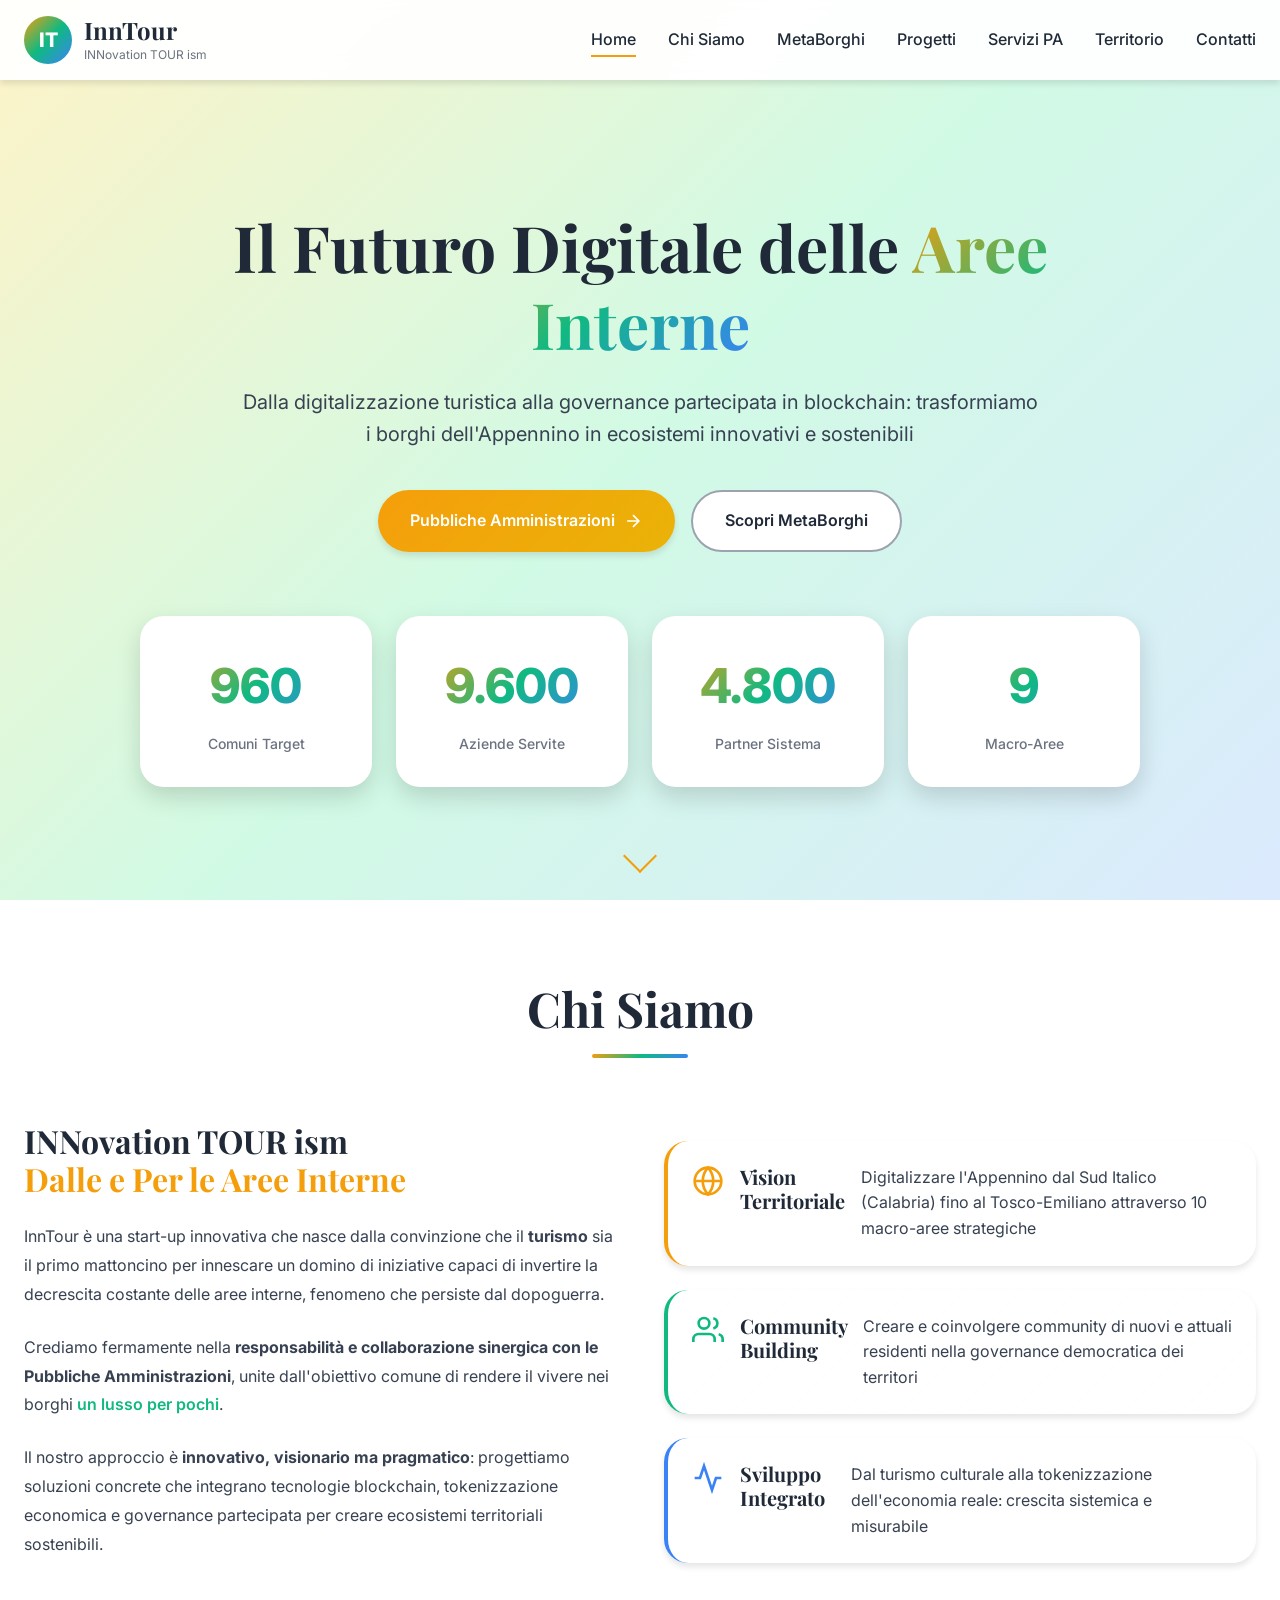
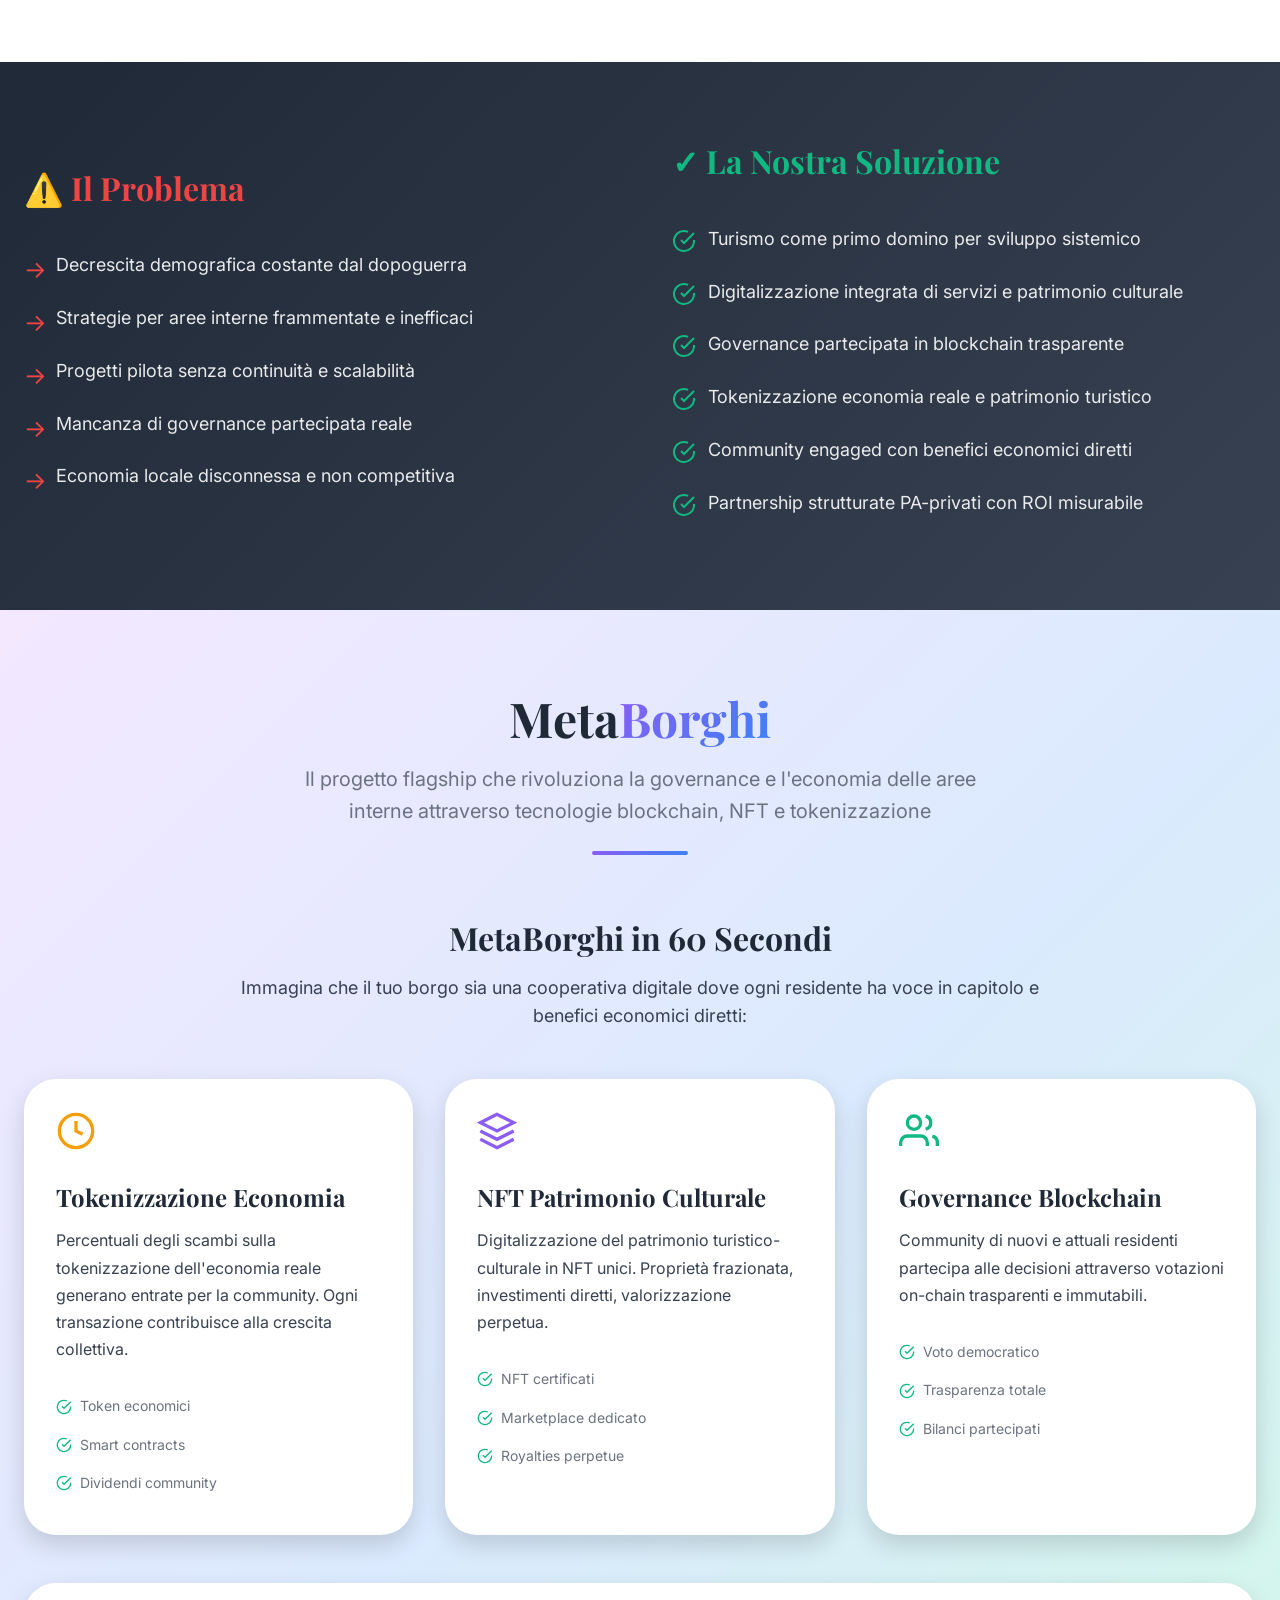
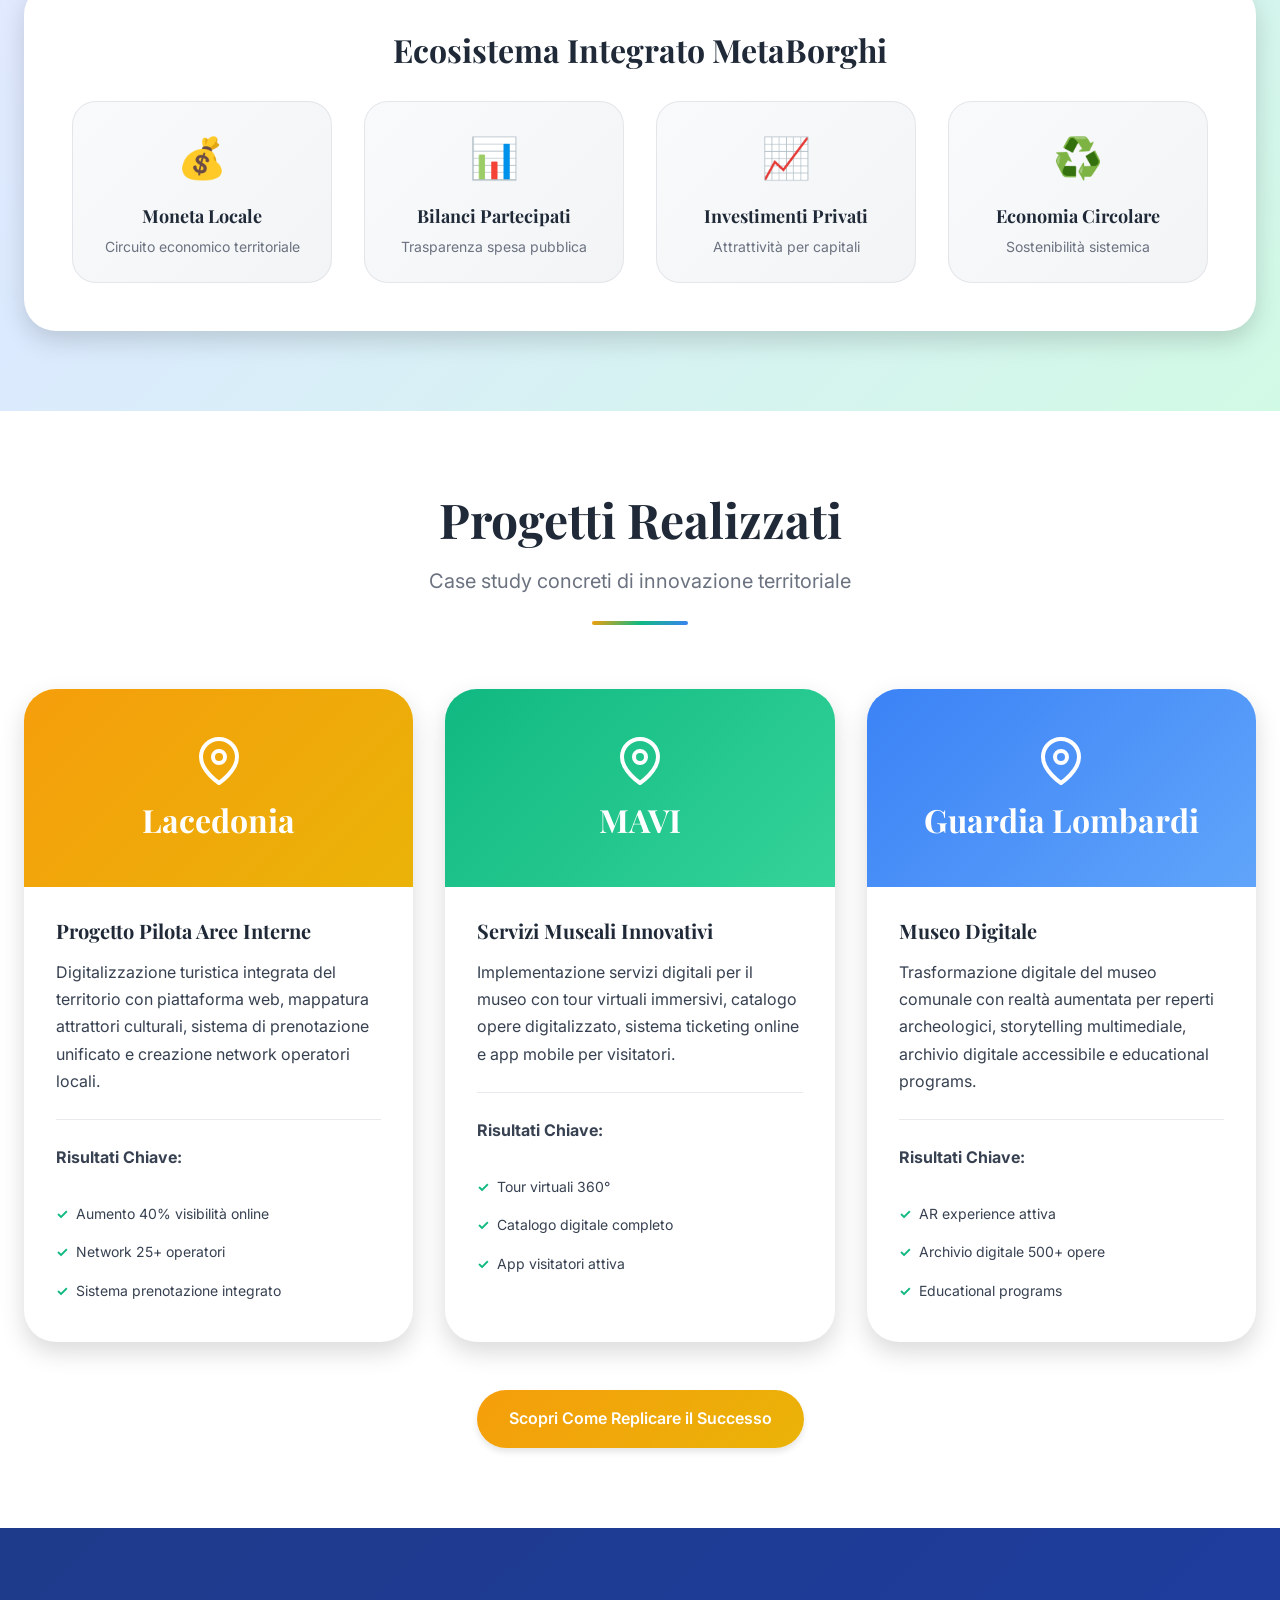
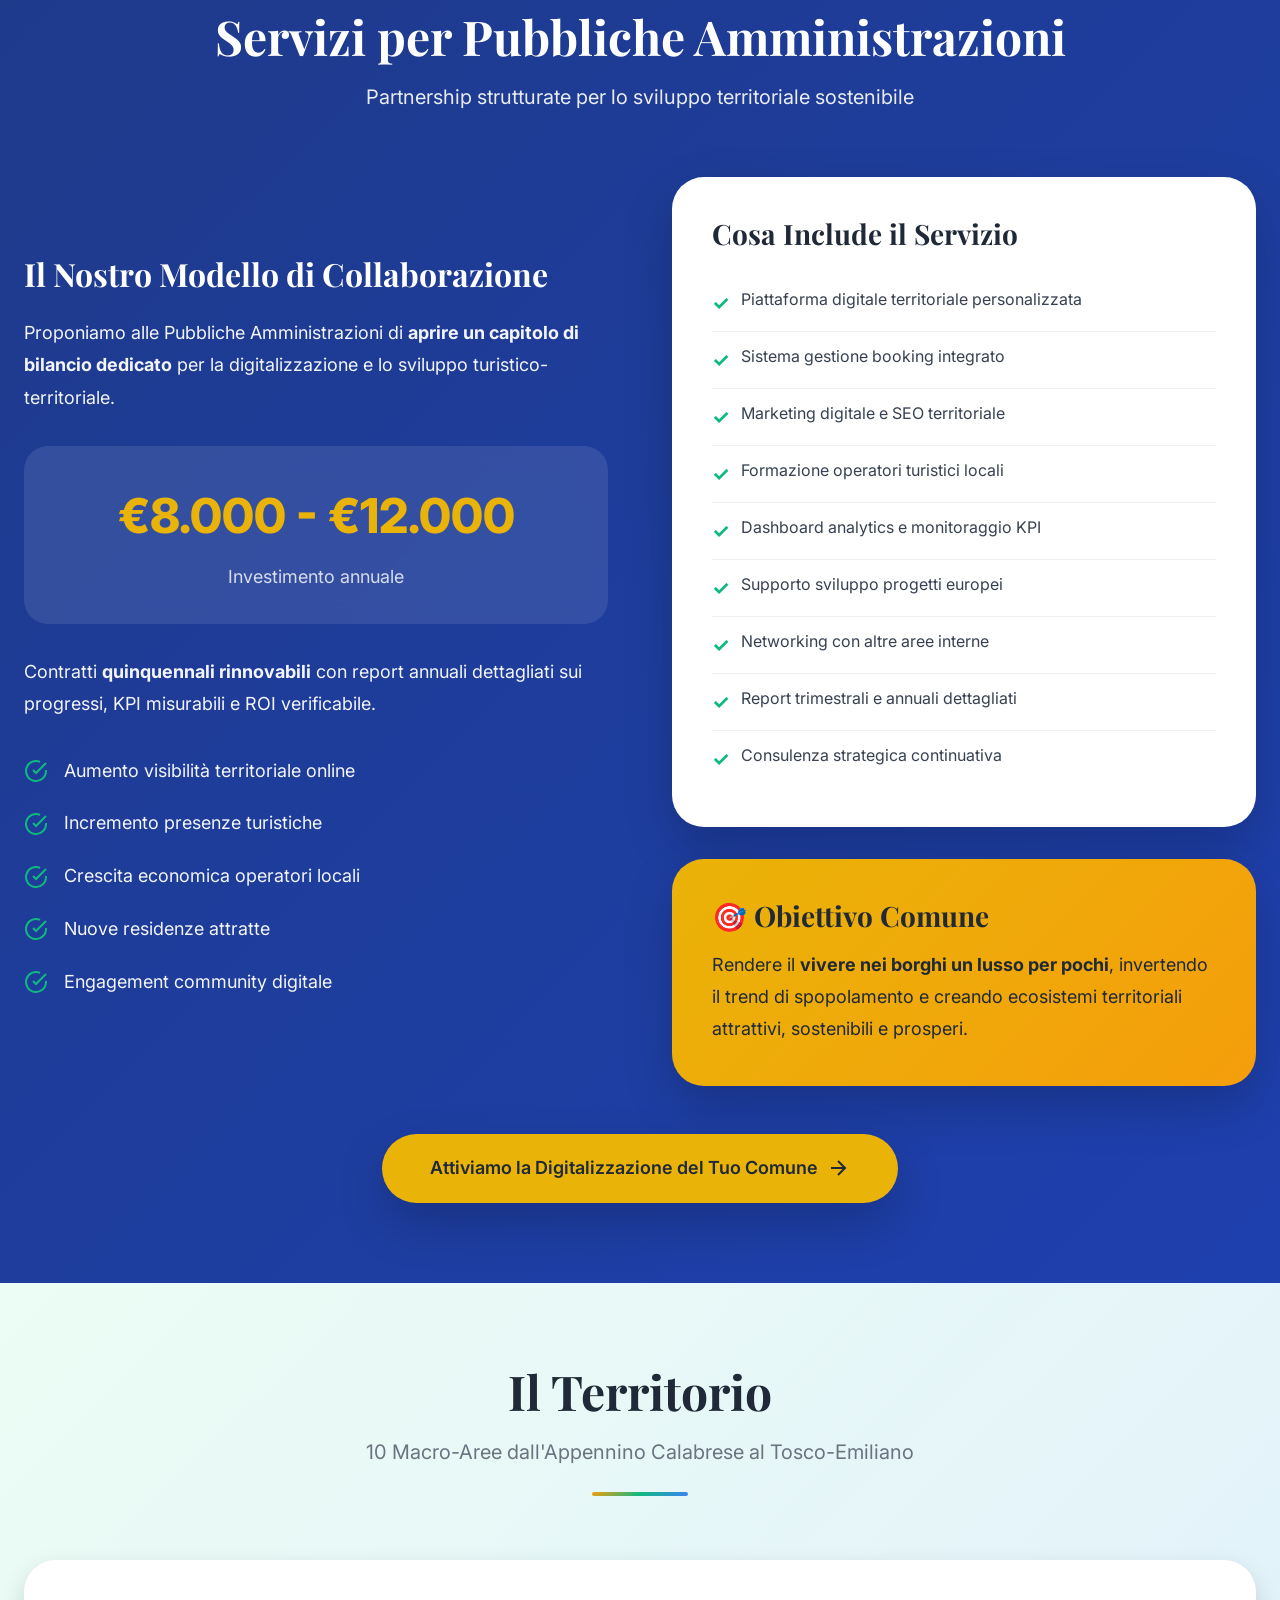
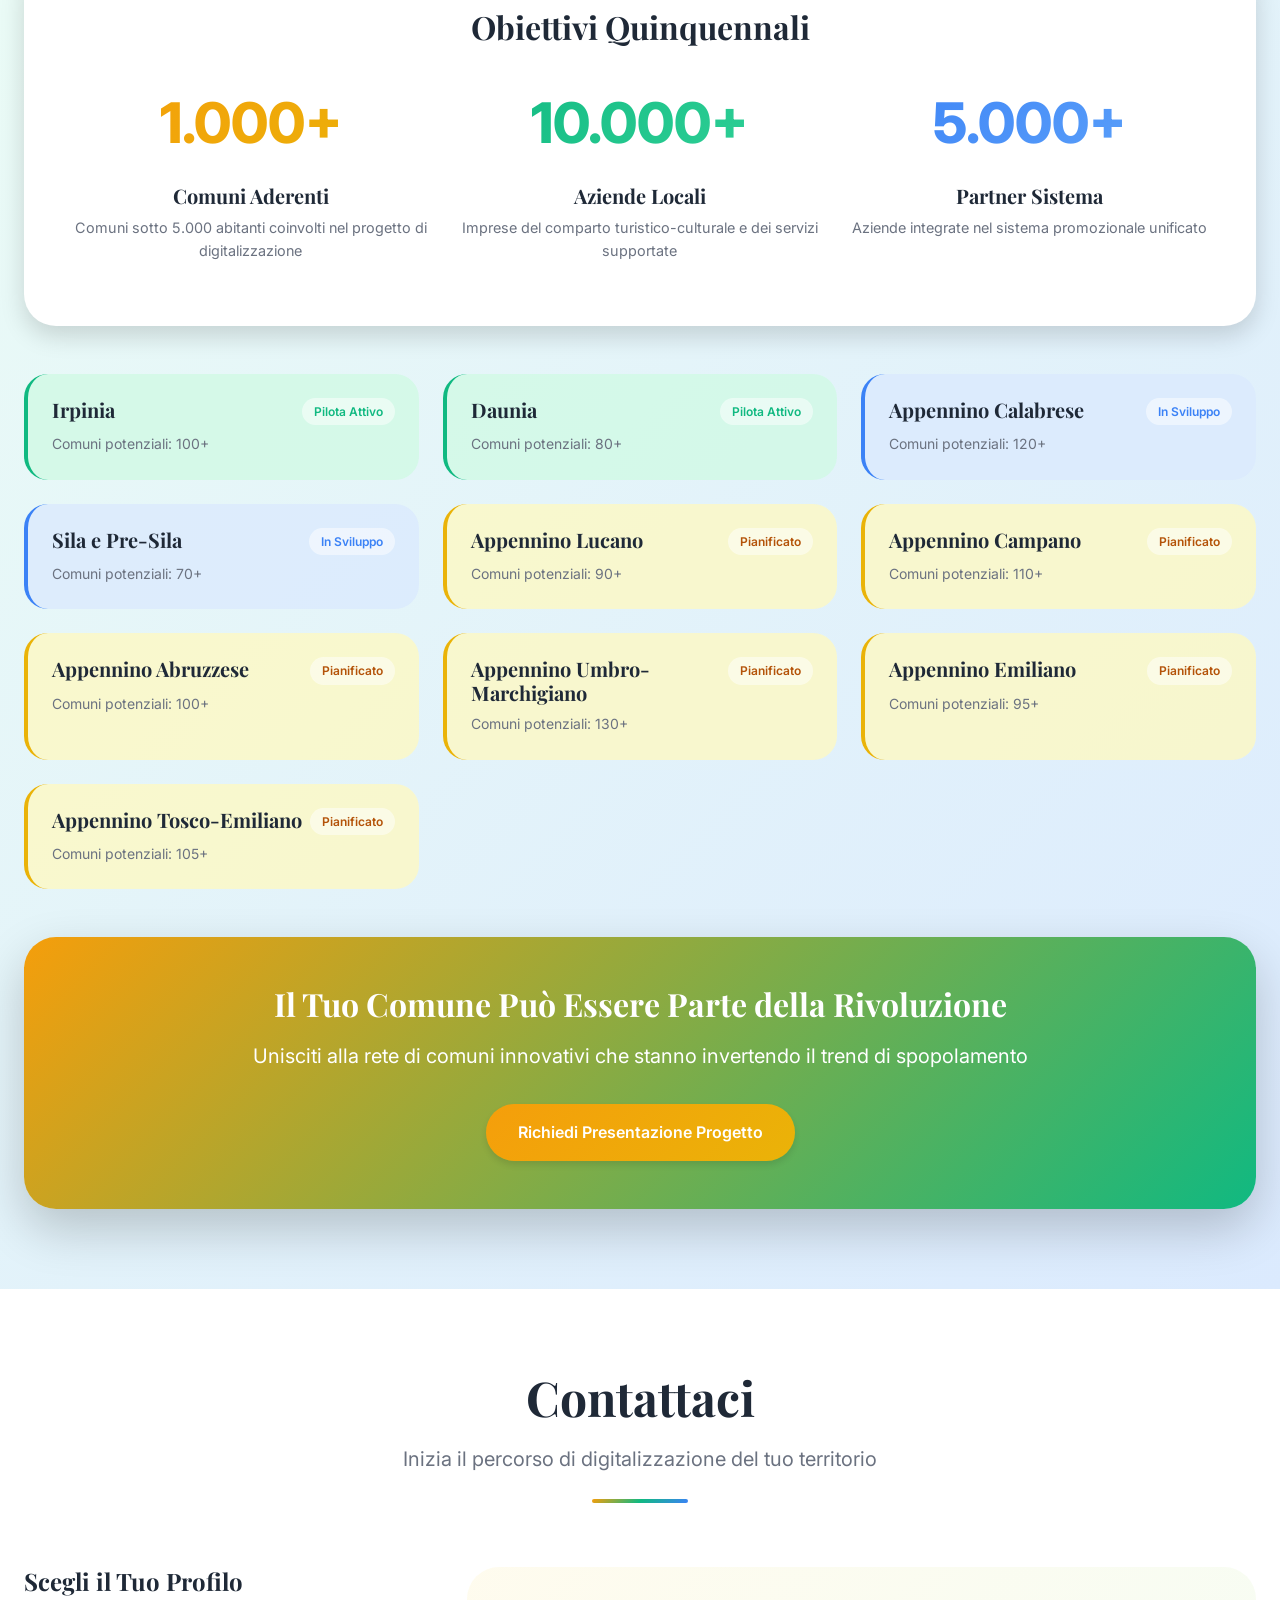
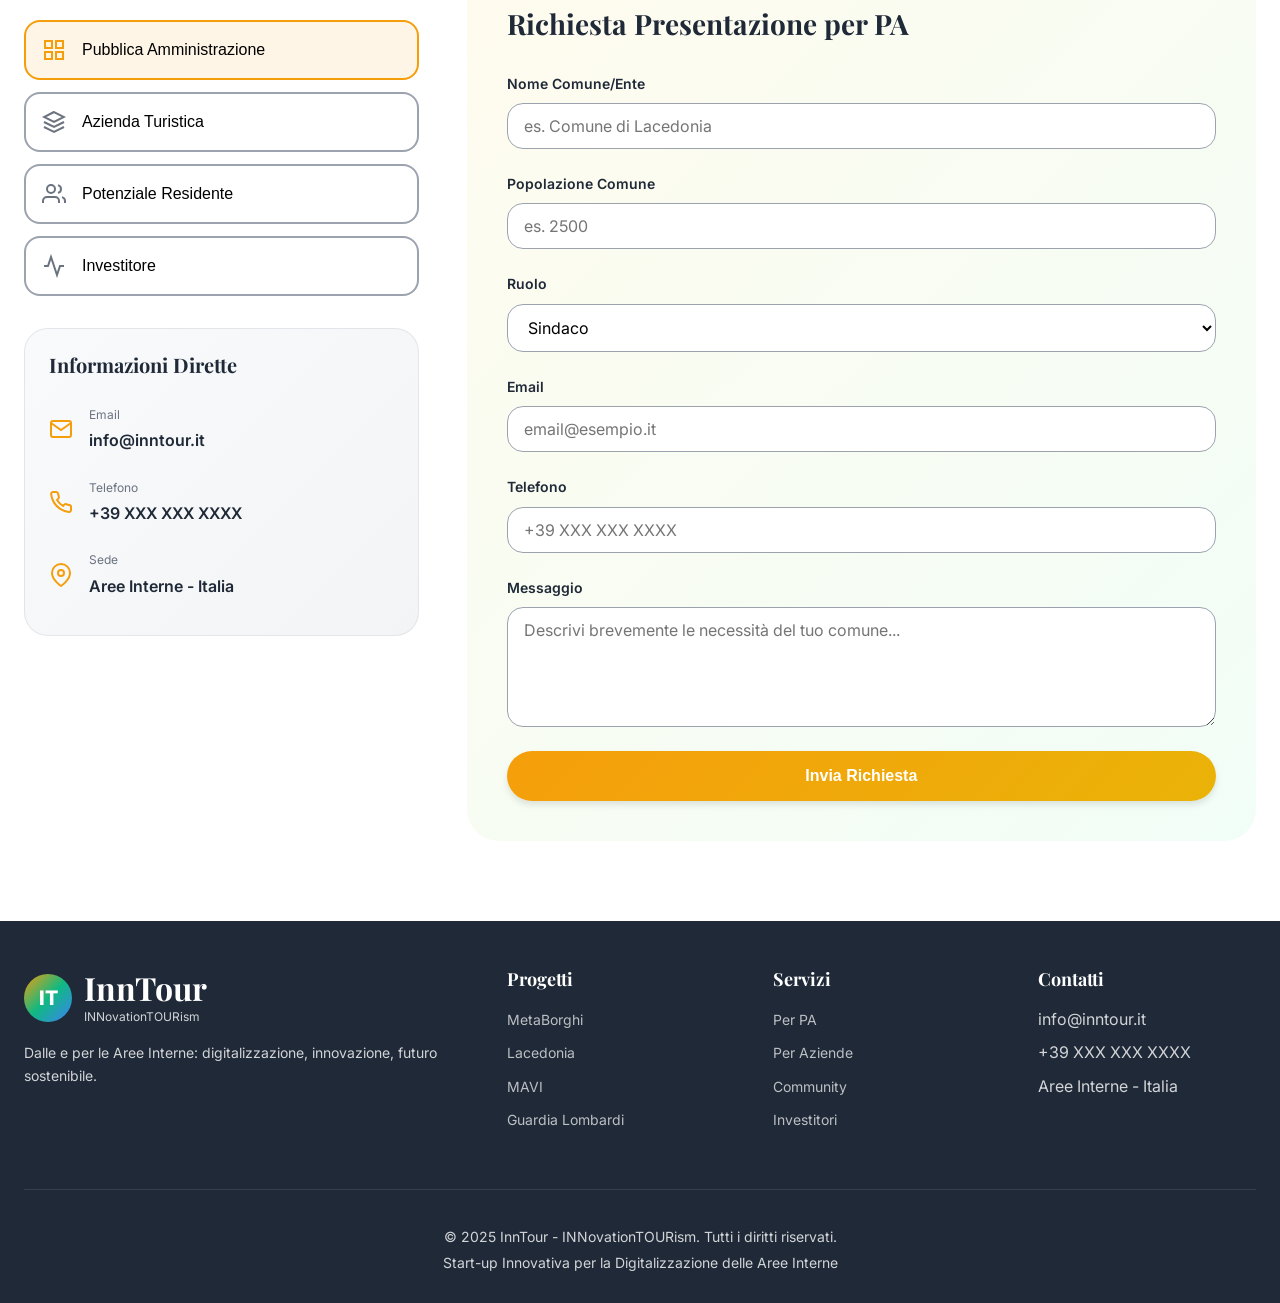
==== index.html @ 668194c0 "feat: Complete InnTour website implementation - Add complete HTML structure with 10 sections:   * He" ====
<!DOCTYPE html>
<html lang="it">
<head>
    <meta charset="UTF-8">
    <meta name="viewport" content="width=device-width, initial-scale=1.0">
    <meta name="description" content="InnTour - INNovationTOURism: Digitalizzazione delle Aree Interne dall'Appennino. Blockchain, tokenizzazione, governance partecipata per i borghi italiani.">
    <meta name="keywords" content="aree interne, borghi, digitalizzazione, turismo, blockchain, MetaBorghi, tokenizzazione">
    <meta name="author" content="InnTour">

    <!-- Open Graph -->
    <meta property="og:title" content="InnTour - Il Futuro Digitale delle Aree Interne">
    <meta property="og:description" content="Dalla digitalizzazione turistica alla governance partecipata in blockchain: trasformiamo i borghi dell'Appennino">
    <meta property="og:type" content="website">
    <meta property="og:url" content="https://inntour.it">

    <title>InnTour - INNovationTOURism | Il Futuro Digitale delle Aree Interne</title>

    <link rel="stylesheet" href="assets/css/style.css">

    <!-- Google Fonts -->
    <link rel="preconnect" href="https://fonts.googleapis.com">
    <link rel="preconnect" href="https://fonts.gstatic.com" crossorigin>
    <link href="https://fonts.googleapis.com/css2?family=Inter:wght@300;400;500;600;700;800&family=Playfair+Display:wght@700;800;900&display=swap" rel="stylesheet">
</head>
<body>

    <!-- Navigation -->
    <nav class="nav" id="nav">
        <div class="container nav-container">
            <div class="nav-brand">
                <div class="nav-logo">
                    <span>IT</span>
                </div>
                <div class="nav-brand-text">
                    <h1 class="nav-title">InnTour</h1>
                    <p class="nav-subtitle">INNovation TOUR ism</p>
                </div>
            </div>

            <ul class="nav-menu" id="nav-menu">
                <li><a href="#home" class="nav-link">Home</a></li>
                <li><a href="#chisiamo" class="nav-link">Chi Siamo</a></li>
                <li><a href="#metaborghi" class="nav-link">MetaBorghi</a></li>
                <li><a href="#progetti" class="nav-link">Progetti</a></li>
                <li><a href="#servizi-pa" class="nav-link">Servizi PA</a></li>
                <li><a href="#territorio" class="nav-link">Territorio</a></li>
                <li><a href="#contatti" class="nav-link">Contatti</a></li>
            </ul>

            <button class="nav-toggle" id="nav-toggle">
                <span></span>
                <span></span>
                <span></span>
            </button>
        </div>
    </nav>

    <!-- Hero Section -->
    <section id="home" class="hero">
        <div class="container">
            <div class="hero-content">
                <h1 class="hero-title">
                    Il Futuro Digitale delle
                    <span class="gradient-text">Aree Interne</span>
                </h1>
                <p class="hero-subtitle">
                    Dalla digitalizzazione turistica alla governance partecipata in blockchain:
                    trasformiamo i borghi dell'Appennino in ecosistemi innovativi e sostenibili
                </p>
                <div class="hero-cta">
                    <a href="#servizi-pa" class="btn btn-primary">
                        Pubbliche Amministrazioni
                        <svg width="20" height="20" viewBox="0 0 24 24" fill="none" stroke="currentColor" stroke-width="2">
                            <path d="M5 12h14M12 5l7 7-7 7"/>
                        </svg>
                    </a>
                    <a href="#metaborghi" class="btn btn-secondary">Scopri MetaBorghi</a>
                </div>

                <!-- Stats Counter -->
                <div class="hero-stats">
                    <div class="stat-card">
                        <div class="stat-number" data-target="1000">0</div>
                        <div class="stat-label">Comuni Target</div>
                    </div>
                    <div class="stat-card">
                        <div class="stat-number" data-target="10000">0</div>
                        <div class="stat-label">Aziende Servite</div>
                    </div>
                    <div class="stat-card">
                        <div class="stat-number" data-target="5000">0</div>
                        <div class="stat-label">Partner Sistema</div>
                    </div>
                    <div class="stat-card">
                        <div class="stat-number" data-target="10">0</div>
                        <div class="stat-label">Macro-Aree</div>
                    </div>
                </div>
            </div>
        </div>

        <div class="scroll-indicator">
            <span></span>
        </div>
    </section>

    <!-- Chi Siamo -->
    <section id="chisiamo" class="section">
        <div class="container">
            <div class="section-header">
                <h2 class="section-title">Chi Siamo</h2>
                <div class="section-underline"></div>
            </div>

            <div class="two-col-grid">
                <div class="col-content">
                    <h3 class="content-title">
                        INNovation TOUR ism<br>
                        <span class="text-primary">Dalle e Per le Aree Interne</span>
                    </h3>
                    <p class="content-text">
                        InnTour è una start-up innovativa che nasce dalla convinzione che il <strong>turismo</strong> sia
                        il primo mattoncino per innescare un domino di iniziative capaci di invertire la decrescita
                        costante delle aree interne, fenomeno che persiste dal dopoguerra.
                    </p>
                    <p class="content-text">
                        Crediamo fermamente nella <strong>responsabilità e collaborazione sinergica con le Pubbliche
                        Amministrazioni</strong>, unite dall'obiettivo comune di rendere il vivere nei borghi
                        <span class="text-highlight">un lusso per pochi</span>.
                    </p>
                    <p class="content-text">
                        Il nostro approccio è <strong>innovativo, visionario ma pragmatico</strong>: progettiamo
                        soluzioni concrete che integrano tecnologie blockchain, tokenizzazione economica e
                        governance partecipata per creare ecosistemi territoriali sostenibili.
                    </p>
                </div>

                <div class="feature-cards">
                    <div class="feature-card feature-card-orange">
                        <div class="feature-icon">
                            <svg width="32" height="32" viewBox="0 0 24 24" fill="none" stroke="currentColor" stroke-width="2">
                                <circle cx="12" cy="12" r="10"/>
                                <path d="M2 12h20M12 2a15.3 15.3 0 0 1 4 10 15.3 15.3 0 0 1-4 10 15.3 15.3 0 0 1-4-10 15.3 15.3 0 0 1 4-10z"/>
                            </svg>
                        </div>
                        <h4 class="feature-title">Vision Territoriale</h4>
                        <p class="feature-desc">Digitalizzare l'Appennino dal Sud Italico (Calabria) fino al Tosco-Emiliano attraverso 10 macro-aree strategiche</p>
                    </div>

                    <div class="feature-card feature-card-green">
                        <div class="feature-icon">
                            <svg width="32" height="32" viewBox="0 0 24 24" fill="none" stroke="currentColor" stroke-width="2">
                                <path d="M17 21v-2a4 4 0 0 0-4-4H5a4 4 0 0 0-4 4v2"/>
                                <circle cx="9" cy="7" r="4"/>
                                <path d="M23 21v-2a4 4 0 0 0-3-3.87M16 3.13a4 4 0 0 1 0 7.75"/>
                            </svg>
                        </div>
                        <h4 class="feature-title">Community Building</h4>
                        <p class="feature-desc">Creare e coinvolgere community di nuovi e attuali residenti nella governance democratica dei territori</p>
                    </div>

                    <div class="feature-card feature-card-blue">
                        <div class="feature-icon">
                            <svg width="32" height="32" viewBox="0 0 24 24" fill="none" stroke="currentColor" stroke-width="2">
                                <path d="M22 12h-4l-3 9L9 3l-3 9H2"/>
                            </svg>
                        </div>
                        <h4 class="feature-title">Sviluppo Integrato</h4>
                        <p class="feature-desc">Dal turismo culturale alla tokenizzazione dell'economia reale: crescita sistemica e misurabile</p>
                    </div>
                </div>
            </div>
        </div>
    </section>

    <!-- Problema & Soluzione -->
    <section class="section section-dark">
        <div class="container">
            <div class="two-col-grid gap-large">
                <div class="problema">
                    <h3 class="problema-title">⚠️ Il Problema</h3>
                    <ul class="problema-list">
                        <li>Decrescita demografica costante dal dopoguerra</li>
                        <li>Strategie per aree interne frammentate e inefficaci</li>
                        <li>Progetti pilota senza continuità e scalabilità</li>
                        <li>Mancanza di governance partecipata reale</li>
                        <li>Economia locale disconnessa e non competitiva</li>
                    </ul>
                </div>

                <div class="soluzione">
                    <h3 class="soluzione-title">✓ La Nostra Soluzione</h3>
                    <ul class="soluzione-list">
                        <li>
                            <svg class="check-icon" width="24" height="24" viewBox="0 0 24 24" fill="none" stroke="currentColor" stroke-width="2">
                                <path d="M22 11.08V12a10 10 0 1 1-5.93-9.14"/>
                                <path d="m9 11 3 3L22 4"/>
                            </svg>
                            <span>Turismo come primo domino per sviluppo sistemico</span>
                        </li>
                        <li>
                            <svg class="check-icon" width="24" height="24" viewBox="0 0 24 24" fill="none" stroke="currentColor" stroke-width="2">
                                <path d="M22 11.08V12a10 10 0 1 1-5.93-9.14"/>
                                <path d="m9 11 3 3L22 4"/>
                            </svg>
                            <span>Digitalizzazione integrata di servizi e patrimonio culturale</span>
                        </li>
                        <li>
                            <svg class="check-icon" width="24" height="24" viewBox="0 0 24 24" fill="none" stroke="currentColor" stroke-width="2">
                                <path d="M22 11.08V12a10 10 0 1 1-5.93-9.14"/>
                                <path d="m9 11 3 3L22 4"/>
                            </svg>
                            <span>Governance partecipata in blockchain trasparente</span>
                        </li>
                        <li>
                            <svg class="check-icon" width="24" height="24" viewBox="0 0 24 24" fill="none" stroke="currentColor" stroke-width="2">
                                <path d="M22 11.08V12a10 10 0 1 1-5.93-9.14"/>
                                <path d="m9 11 3 3L22 4"/>
                            </svg>
                            <span>Tokenizzazione economia reale e patrimonio turistico</span>
                        </li>
                        <li>
                            <svg class="check-icon" width="24" height="24" viewBox="0 0 24 24" fill="none" stroke="currentColor" stroke-width="2">
                                <path d="M22 11.08V12a10 10 0 1 1-5.93-9.14"/>
                                <path d="m9 11 3 3L22 4"/>
                            </svg>
                            <span>Community engaged con benefici economici diretti</span>
                        </li>
                        <li>
                            <svg class="check-icon" width="24" height="24" viewBox="0 0 24 24" fill="none" stroke="currentColor" stroke-width="2">
                                <path d="M22 11.08V12a10 10 0 1 1-5.93-9.14"/>
                                <path d="m9 11 3 3L22 4"/>
                            </svg>
                            <span>Partnership strutturate PA-privati con ROI misurabile</span>
                        </li>
                    </ul>
                </div>
            </div>
        </div>
    </section>

    <!-- MetaBorghi -->
    <section id="metaborghi" class="section section-metaborghi">
        <div class="container">
            <div class="section-header">
                <h2 class="section-title">
                    Meta<span class="gradient-text-purple">Borghi</span>
                </h2>
                <p class="section-description">
                    Il progetto flagship che rivoluziona la governance e l'economia delle aree interne
                    attraverso tecnologie blockchain, NFT e tokenizzazione
                </p>
                <div class="section-underline section-underline-purple"></div>
            </div>

            <!-- MetaBorghi in 60 secondi -->
            <div class="metaborghi-intro">
                <h3 class="metaborghi-subtitle">MetaBorghi in 60 Secondi</h3>
                <p class="metaborghi-text">
                    Immagina che il tuo borgo sia una cooperativa digitale dove ogni residente ha voce
                    in capitolo e benefici economici diretti:
                </p>
            </div>

            <div class="three-col-grid">
                <div class="meta-card meta-card-orange">
                    <div class="meta-icon">
                        <svg width="40" height="40" viewBox="0 0 24 24" fill="none" stroke="currentColor" stroke-width="2">
                            <circle cx="12" cy="12" r="10"/>
                            <path d="M12 6v6l4 2"/>
                        </svg>
                    </div>
                    <h4 class="meta-title">Tokenizzazione Economia</h4>
                    <p class="meta-desc">
                        Percentuali degli scambi sulla tokenizzazione dell'economia reale generano entrate
                        per la community. Ogni transazione contribuisce alla crescita collettiva.
                    </p>
                    <ul class="meta-features">
                        <li>
                            <svg width="16" height="16" viewBox="0 0 24 24" fill="none" stroke="currentColor" stroke-width="2">
                                <path d="M22 11.08V12a10 10 0 1 1-5.93-9.14"/>
                                <path d="m9 11 3 3L22 4"/>
                            </svg>
                            Token economici
                        </li>
                        <li>
                            <svg width="16" height="16" viewBox="0 0 24 24" fill="none" stroke="currentColor" stroke-width="2">
                                <path d="M22 11.08V12a10 10 0 1 1-5.93-9.14"/>
                                <path d="m9 11 3 3L22 4"/>
                            </svg>
                            Smart contracts
                        </li>
                        <li>
                            <svg width="16" height="16" viewBox="0 0 24 24" fill="none" stroke="currentColor" stroke-width="2">
                                <path d="M22 11.08V12a10 10 0 1 1-5.93-9.14"/>
                                <path d="m9 11 3 3L22 4"/>
                            </svg>
                            Dividendi community
                        </li>
                    </ul>
                </div>

                <div class="meta-card meta-card-purple">
                    <div class="meta-icon">
                        <svg width="40" height="40" viewBox="0 0 24 24" fill="none" stroke="currentColor" stroke-width="2">
                            <path d="M12 2L2 7l10 5 10-5-10-5z"/>
                            <path d="M2 17l10 5 10-5"/>
                            <path d="M2 12l10 5 10-5"/>
                        </svg>
                    </div>
                    <h4 class="meta-title">NFT Patrimonio Culturale</h4>
                    <p class="meta-desc">
                        Digitalizzazione del patrimonio turistico-culturale in NFT unici. Proprietà frazionata,
                        investimenti diretti, valorizzazione perpetua.
                    </p>
                    <ul class="meta-features">
                        <li>
                            <svg width="16" height="16" viewBox="0 0 24 24" fill="none" stroke="currentColor" stroke-width="2">
                                <path d="M22 11.08V12a10 10 0 1 1-5.93-9.14"/>
                                <path d="m9 11 3 3L22 4"/>
                            </svg>
                            NFT certificati
                        </li>
                        <li>
                            <svg width="16" height="16" viewBox="0 0 24 24" fill="none" stroke="currentColor" stroke-width="2">
                                <path d="M22 11.08V12a10 10 0 1 1-5.93-9.14"/>
                                <path d="m9 11 3 3L22 4"/>
                            </svg>
                            Marketplace dedicato
                        </li>
                        <li>
                            <svg width="16" height="16" viewBox="0 0 24 24" fill="none" stroke="currentColor" stroke-width="2">
                                <path d="M22 11.08V12a10 10 0 1 1-5.93-9.14"/>
                                <path d="m9 11 3 3L22 4"/>
                            </svg>
                            Royalties perpetue
                        </li>
                    </ul>
                </div>

                <div class="meta-card meta-card-green">
                    <div class="meta-icon">
                        <svg width="40" height="40" viewBox="0 0 24 24" fill="none" stroke="currentColor" stroke-width="2">
                            <path d="M17 21v-2a4 4 0 0 0-4-4H5a4 4 0 0 0-4 4v2"/>
                            <circle cx="9" cy="7" r="4"/>
                            <path d="M23 21v-2a4 4 0 0 0-3-3.87M16 3.13a4 4 0 0 1 0 7.75"/>
                        </svg>
                    </div>
                    <h4 class="meta-title">Governance Blockchain</h4>
                    <p class="meta-desc">
                        Community di nuovi e attuali residenti partecipa alle decisioni attraverso
                        votazioni on-chain trasparenti e immutabili.
                    </p>
                    <ul class="meta-features">
                        <li>
                            <svg width="16" height="16" viewBox="0 0 24 24" fill="none" stroke="currentColor" stroke-width="2">
                                <path d="M22 11.08V12a10 10 0 1 1-5.93-9.14"/>
                                <path d="m9 11 3 3L22 4"/>
                            </svg>
                            Voto democratico
                        </li>
                        <li>
                            <svg width="16" height="16" viewBox="0 0 24 24" fill="none" stroke="currentColor" stroke-width="2">
                                <path d="M22 11.08V12a10 10 0 1 1-5.93-9.14"/>
                                <path d="m9 11 3 3L22 4"/>
                            </svg>
                            Trasparenza totale
                        </li>
                        <li>
                            <svg width="16" height="16" viewBox="0 0 24 24" fill="none" stroke="currentColor" stroke-width="2">
                                <path d="M22 11.08V12a10 10 0 1 1-5.93-9.14"/>
                                <path d="m9 11 3 3L22 4"/>
                            </svg>
                            Bilanci partecipati
                        </li>
                    </ul>
                </div>
            </div>

            <!-- Ecosistema Integrato -->
            <div class="metaborghi-ecosystem">
                <h3 class="ecosystem-title">Ecosistema Integrato MetaBorghi</h3>
                <div class="ecosystem-grid">
                    <div class="ecosystem-item">
                        <div class="ecosystem-emoji">💰</div>
                        <h5>Moneta Locale</h5>
                        <p>Circuito economico territoriale</p>
                    </div>
                    <div class="ecosystem-item">
                        <div class="ecosystem-emoji">📊</div>
                        <h5>Bilanci Partecipati</h5>
                        <p>Trasparenza spesa pubblica</p>
                    </div>
                    <div class="ecosystem-item">
                        <div class="ecosystem-emoji">📈</div>
                        <h5>Investimenti Privati</h5>
                        <p>Attrattività per capitali</p>
                    </div>
                    <div class="ecosystem-item">
                        <div class="ecosystem-emoji">♻️</div>
                        <h5>Economia Circolare</h5>
                        <p>Sostenibilità sistemica</p>
                    </div>
                </div>
            </div>
        </div>
    </section>

    <!-- Progetti -->
    <section id="progetti" class="section">
        <div class="container">
            <div class="section-header">
                <h2 class="section-title">Progetti Realizzati</h2>
                <p class="section-description">Case study concreti di innovazione territoriale</p>
                <div class="section-underline"></div>
            </div>

            <div class="three-col-grid">
                <div class="project-card project-orange">
                    <div class="project-header">
                        <svg width="48" height="48" viewBox="0 0 24 24" fill="none" stroke="currentColor" stroke-width="2">
                            <path d="M21 10c0 7-9 13-9 13s-9-6-9-13a9 9 0 0 1 18 0z"/>
                            <circle cx="12" cy="10" r="3"/>
                        </svg>
                        <h3>Lacedonia</h3>
                    </div>
                    <div class="project-body">
                        <h4>Progetto Pilota Aree Interne</h4>
                        <p>
                            Digitalizzazione turistica integrata del territorio con piattaforma web,
                            mappatura attrattori culturali, sistema di prenotazione unificato e creazione
                            network operatori locali.
                        </p>
                        <div class="project-results">
                            <p><strong>Risultati Chiave:</strong></p>
                            <ul>
                                <li>Aumento 40% visibilità online</li>
                                <li>Network 25+ operatori</li>
                                <li>Sistema prenotazione integrato</li>
                            </ul>
                        </div>
                    </div>
                </div>

                <div class="project-card project-green">
                    <div class="project-header">
                        <svg width="48" height="48" viewBox="0 0 24 24" fill="none" stroke="currentColor" stroke-width="2">
                            <path d="M21 10c0 7-9 13-9 13s-9-6-9-13a9 9 0 0 1 18 0z"/>
                            <circle cx="12" cy="10" r="3"/>
                        </svg>
                        <h3>MAVI</h3>
                    </div>
                    <div class="project-body">
                        <h4>Servizi Museali Innovativi</h4>
                        <p>
                            Implementazione servizi digitali per il museo con tour virtuali immersivi,
                            catalogo opere digitalizzato, sistema ticketing online e app mobile per visitatori.
                        </p>
                        <div class="project-results">
                            <p><strong>Risultati Chiave:</strong></p>
                            <ul>
                                <li>Tour virtuali 360°</li>
                                <li>Catalogo digitale completo</li>
                                <li>App visitatori attiva</li>
                            </ul>
                        </div>
                    </div>
                </div>

                <div class="project-card project-blue">
                    <div class="project-header">
                        <svg width="48" height="48" viewBox="0 0 24 24" fill="none" stroke="currentColor" stroke-width="2">
                            <path d="M21 10c0 7-9 13-9 13s-9-6-9-13a9 9 0 0 1 18 0z"/>
                            <circle cx="12" cy="10" r="3"/>
                        </svg>
                        <h3>Guardia Lombardi</h3>
                    </div>
                    <div class="project-body">
                        <h4>Museo Digitale</h4>
                        <p>
                            Trasformazione digitale del museo comunale con realtà aumentata per reperti
                            archeologici, storytelling multimediale, archivio digitale accessibile e
                            educational programs.
                        </p>
                        <div class="project-results">
                            <p><strong>Risultati Chiave:</strong></p>
                            <ul>
                                <li>AR experience attiva</li>
                                <li>Archivio digitale 500+ opere</li>
                                <li>Educational programs</li>
                            </ul>
                        </div>
                    </div>
                </div>
            </div>

            <div class="cta-center">
                <a href="#contatti" class="btn btn-primary">Scopri Come Replicare il Successo</a>
            </div>
        </div>
    </section>

    <!-- Servizi PA -->
    <section id="servizi-pa" class="section section-servizi">
        <div class="container">
            <div class="section-header">
                <h2 class="section-title section-title-light">Servizi per Pubbliche Amministrazioni</h2>
                <p class="section-description section-description-light">
                    Partnership strutturate per lo sviluppo territoriale sostenibile
                </p>
            </div>

            <div class="two-col-grid gap-large">
                <div class="servizi-intro">
                    <h3 class="servizi-subtitle">Il Nostro Modello di Collaborazione</h3>
                    <p class="servizi-text">
                        Proponiamo alle Pubbliche Amministrazioni di <strong>aprire un capitolo di bilancio dedicato</strong>
                        per la digitalizzazione e lo sviluppo turistico-territoriale.
                    </p>
                    <div class="price-highlight">
                        <div class="price-amount">€8.000 - €12.000</div>
                        <div class="price-label">Investimento annuale</div>
                    </div>
                    <p class="servizi-text">
                        Contratti <strong>quinquennali rinnovabili</strong> con report annuali dettagliati sui progressi,
                        KPI misurabili e ROI verificabile.
                    </p>
                    <ul class="servizi-benefits">
                        <li>
                            <svg width="24" height="24" viewBox="0 0 24 24" fill="none" stroke="currentColor" stroke-width="2">
                                <path d="M22 11.08V12a10 10 0 1 1-5.93-9.14"/>
                                <path d="m9 11 3 3L22 4"/>
                            </svg>
                            Aumento visibilità territoriale online
                        </li>
                        <li>
                            <svg width="24" height="24" viewBox="0 0 24 24" fill="none" stroke="currentColor" stroke-width="2">
                                <path d="M22 11.08V12a10 10 0 1 1-5.93-9.14"/>
                                <path d="m9 11 3 3L22 4"/>
                            </svg>
                            Incremento presenze turistiche
                        </li>
                        <li>
                            <svg width="24" height="24" viewBox="0 0 24 24" fill="none" stroke="currentColor" stroke-width="2">
                                <path d="M22 11.08V12a10 10 0 1 1-5.93-9.14"/>
                                <path d="m9 11 3 3L22 4"/>
                            </svg>
                            Crescita economica operatori locali
                        </li>
                        <li>
                            <svg width="24" height="24" viewBox="0 0 24 24" fill="none" stroke="currentColor" stroke-width="2">
                                <path d="M22 11.08V12a10 10 0 1 1-5.93-9.14"/>
                                <path d="m9 11 3 3L22 4"/>
                            </svg>
                            Nuove residenze attratte
                        </li>
                        <li>
                            <svg width="24" height="24" viewBox="0 0 24 24" fill="none" stroke="currentColor" stroke-width="2">
                                <path d="M22 11.08V12a10 10 0 1 1-5.93-9.14"/>
                                <path d="m9 11 3 3L22 4"/>
                            </svg>
                            Engagement community digitale
                        </li>
                    </ul>
                </div>

                <div class="servizi-packages">
                    <div class="package-card">
                        <h4>Cosa Include il Servizio</h4>
                        <ul class="package-list">
                            <li>Piattaforma digitale territoriale personalizzata</li>
                            <li>Sistema gestione booking integrato</li>
                            <li>Marketing digitale e SEO territoriale</li>
                            <li>Formazione operatori turistici locali</li>
                            <li>Dashboard analytics e monitoraggio KPI</li>
                            <li>Supporto sviluppo progetti europei</li>
                            <li>Networking con altre aree interne</li>
                            <li>Report trimestrali e annuali dettagliati</li>
                            <li>Consulenza strategica continuativa</li>
                        </ul>
                    </div>

                    <div class="obiettivo-card">
                        <h4>🎯 Obiettivo Comune</h4>
                        <p>
                            Rendere il <strong>vivere nei borghi un lusso per pochi</strong>, invertendo
                            il trend di spopolamento e creando ecosistemi territoriali attrattivi,
                            sostenibili e prosperi.
                        </p>
                    </div>
                </div>
            </div>

            <div class="cta-center">
                <a href="#contatti" class="btn btn-cta">
                    Attiviamo la Digitalizzazione del Tuo Comune
                    <svg width="24" height="24" viewBox="0 0 24 24" fill="none" stroke="currentColor" stroke-width="2">
                        <path d="M5 12h14M12 5l7 7-7 7"/>
                    </svg>
                </a>
            </div>
        </div>
    </section>

    <!-- Territorio -->
    <section id="territorio" class="section section-territorio">
        <div class="container">
            <div class="section-header">
                <h2 class="section-title">Il Territorio</h2>
                <p class="section-description">10 Macro-Aree dall'Appennino Calabrese al Tosco-Emiliano</p>
                <div class="section-underline"></div>
            </div>

            <!-- Obiettivi -->
            <div class="obiettivi-container">
                <h3 class="obiettivi-title">Obiettivi Quinquennali</h3>
                <div class="three-col-grid">
                    <div class="obiettivo-stat">
                        <div class="obiettivo-number gradient-text-orange">1.000+</div>
                        <h4>Comuni Aderenti</h4>
                        <p>Comuni sotto 5.000 abitanti coinvolti nel progetto di digitalizzazione</p>
                    </div>
                    <div class="obiettivo-stat">
                        <div class="obiettivo-number gradient-text-green">10.000+</div>
                        <h4>Aziende Locali</h4>
                        <p>Imprese del comparto turistico-culturale e dei servizi supportate</p>
                    </div>
                    <div class="obiettivo-stat">
                        <div class="obiettivo-number gradient-text-blue">5.000+</div>
                        <h4>Partner Sistema</h4>
                        <p>Aziende integrate nel sistema promozionale unificato</p>
                    </div>
                </div>
            </div>

            <!-- Macro Aree -->
            <div class="macroaree-grid">
                <div class="area-card area-attivo">
                    <div class="area-header">
                        <h4>Irpinia</h4>
                        <span class="area-badge">Pilota Attivo</span>
                    </div>
                    <p class="area-comuni">Comuni potenziali: 100+</p>
                </div>

                <div class="area-card area-attivo">
                    <div class="area-header">
                        <h4>Daunia</h4>
                        <span class="area-badge">Pilota Attivo</span>
                    </div>
                    <p class="area-comuni">Comuni potenziali: 80+</p>
                </div>

                <div class="area-card area-sviluppo">
                    <div class="area-header">
                        <h4>Appennino Calabrese</h4>
                        <span class="area-badge">In Sviluppo</span>
                    </div>
                    <p class="area-comuni">Comuni potenziali: 120+</p>
                </div>

                <div class="area-card area-sviluppo">
                    <div class="area-header">
                        <h4>Sila e Pre-Sila</h4>
                        <span class="area-badge">In Sviluppo</span>
                    </div>
                    <p class="area-comuni">Comuni potenziali: 70+</p>
                </div>

                <div class="area-card area-pianificato">
                    <div class="area-header">
                        <h4>Appennino Lucano</h4>
                        <span class="area-badge">Pianificato</span>
                    </div>
                    <p class="area-comuni">Comuni potenziali: 90+</p>
                </div>

                <div class="area-card area-pianificato">
                    <div class="area-header">
                        <h4>Appennino Campano</h4>
                        <span class="area-badge">Pianificato</span>
                    </div>
                    <p class="area-comuni">Comuni potenziali: 110+</p>
                </div>

                <div class="area-card area-pianificato">
                    <div class="area-header">
                        <h4>Appennino Abruzzese</h4>
                        <span class="area-badge">Pianificato</span>
                    </div>
                    <p class="area-comuni">Comuni potenziali: 100+</p>
                </div>

                <div class="area-card area-pianificato">
                    <div class="area-header">
                        <h4>Appennino Umbro-Marchigiano</h4>
                        <span class="area-badge">Pianificato</span>
                    </div>
                    <p class="area-comuni">Comuni potenziali: 130+</p>
                </div>

                <div class="area-card area-pianificato">
                    <div class="area-header">
                        <h4>Appennino Emiliano</h4>
                        <span class="area-badge">Pianificato</span>
                    </div>
                    <p class="area-comuni">Comuni potenziali: 95+</p>
                </div>

                <div class="area-card area-pianificato">
                    <div class="area-header">
                        <h4>Appennino Tosco-Emiliano</h4>
                        <span class="area-badge">Pianificato</span>
                    </div>
                    <p class="area-comuni">Comuni potenziali: 105+</p>
                </div>
            </div>

            <div class="territorio-cta">
                <h3>Il Tuo Comune Può Essere Parte della Rivoluzione</h3>
                <p>Unisciti alla rete di comuni innovativi che stanno invertendo il trend di spopolamento</p>
                <a href="#contatti" class="btn btn-primary">Richiedi Presentazione Progetto</a>
            </div>
        </div>
    </section>

    <!-- Contatti -->
    <section id="contatti" class="section">
        <div class="container">
            <div class="section-header">
                <h2 class="section-title">Contattaci</h2>
                <p class="section-description">Inizia il percorso di digitalizzazione del tuo territorio</p>
                <div class="section-underline"></div>
            </div>

            <div class="contact-grid">
                <div class="contact-sidebar">
                    <h3>Scegli il Tuo Profilo</h3>
                    <div class="profile-selector">
                        <button class="profile-btn active" data-profile="pa">
                            <svg width="24" height="24" viewBox="0 0 24 24" fill="none" stroke="currentColor" stroke-width="2">
                                <rect x="3" y="3" width="7" height="7"/>
                                <rect x="14" y="3" width="7" height="7"/>
                                <rect x="14" y="14" width="7" height="7"/>
                                <rect x="3" y="14" width="7" height="7"/>
                            </svg>
                            <span>Pubblica Amministrazione</span>
                        </button>
                        <button class="profile-btn" data-profile="azienda">
                            <svg width="24" height="24" viewBox="0 0 24 24" fill="none" stroke="currentColor" stroke-width="2">
                                <path d="M12 2L2 7l10 5 10-5-10-5z"/>
                                <path d="M2 17l10 5 10-5"/>
                                <path d="M2 12l10 5 10-5"/>
                            </svg>
                            <span>Azienda Turistica</span>
                        </button>
                        <button class="profile-btn" data-profile="residente">
                            <svg width="24" height="24" viewBox="0 0 24 24" fill="none" stroke="currentColor" stroke-width="2">
                                <path d="M17 21v-2a4 4 0 0 0-4-4H5a4 4 0 0 0-4 4v2"/>
                                <circle cx="9" cy="7" r="4"/>
                                <path d="M23 21v-2a4 4 0 0 0-3-3.87M16 3.13a4 4 0 0 1 0 7.75"/>
                            </svg>
                            <span>Potenziale Residente</span>
                        </button>
                        <button class="profile-btn" data-profile="investitore">
                            <svg width="24" height="24" viewBox="0 0 24 24" fill="none" stroke="currentColor" stroke-width="2">
                                <path d="M22 12h-4l-3 9L9 3l-3 9H2"/>
                            </svg>
                            <span>Investitore</span>
                        </button>
                    </div>

                    <div class="contact-info">
                        <h4>Informazioni Dirette</h4>
                        <div class="info-item">
                            <svg width="24" height="24" viewBox="0 0 24 24" fill="none" stroke="currentColor" stroke-width="2">
                                <path d="M4 4h16c1.1 0 2 .9 2 2v12c0 1.1-.9 2-2 2H4c-1.1 0-2-.9-2-2V6c0-1.1.9-2 2-2z"/>
                                <path d="m22 6-10 7L2 6"/>
                            </svg>
                            <div>
                                <div class="info-label">Email</div>
                                <div class="info-value">info@inntour.it</div>
                            </div>
                        </div>
                        <div class="info-item">
                            <svg width="24" height="24" viewBox="0 0 24 24" fill="none" stroke="currentColor" stroke-width="2">
                                <path d="M22 16.92v3a2 2 0 0 1-2.18 2 19.79 19.79 0 0 1-8.63-3.07 19.5 19.5 0 0 1-6-6 19.79 19.79 0 0 1-3.07-8.67A2 2 0 0 1 4.11 2h3a2 2 0 0 1 2 1.72 12.84 12.84 0 0 0 .7 2.81 2 2 0 0 1-.45 2.11L8.09 9.91a16 16 0 0 0 6 6l1.27-1.27a2 2 0 0 1 2.11-.45 12.84 12.84 0 0 0 2.81.7A2 2 0 0 1 22 16.92z"/>
                            </svg>
                            <div>
                                <div class="info-label">Telefono</div>
                                <div class="info-value">+39 XXX XXX XXXX</div>
                            </div>
                        </div>
                        <div class="info-item">
                            <svg width="24" height="24" viewBox="0 0 24 24" fill="none" stroke="currentColor" stroke-width="2">
                                <path d="M21 10c0 7-9 13-9 13s-9-6-9-13a9 9 0 0 1 18 0z"/>
                                <circle cx="12" cy="10" r="3"/>
                            </svg>
                            <div>
                                <div class="info-label">Sede</div>
                                <div class="info-value">Aree Interne - Italia</div>
                            </div>
                        </div>
                    </div>
                </div>

                <div class="contact-form-container">
                    <h3 class="form-title" id="form-title">Richiesta Presentazione per PA</h3>

                    <form class="contact-form" id="contact-form">
                        <div class="form-group">
                            <label for="nome" id="label-nome">Nome Comune/Ente</label>
                            <input type="text" id="nome" name="nome" required placeholder="es. Comune di Lacedonia">
                        </div>

                        <div class="form-group" id="group-popolazione">
                            <label for="popolazione">Popolazione Comune</label>
                            <input type="number" id="popolazione" name="popolazione" placeholder="es. 2500">
                        </div>

                        <div class="form-group" id="group-ruolo">
                            <label for="ruolo">Ruolo</label>
                            <select id="ruolo" name="ruolo">
                                <option>Sindaco</option>
                                <option>Assessore</option>
                                <option>Responsabile Turismo</option>
                                <option>Altro</option>
                            </select>
                        </div>

                        <div class="form-group" id="group-azienda" style="display:none;">
                            <label for="azienda">Nome Azienda</label>
                            <input type="text" id="azienda" name="azienda" placeholder="es. Hotel Borgo Antico">
                        </div>

                        <div class="form-group" id="group-tipologia" style="display:none;">
                            <label for="tipologia">Tipologia Attività</label>
                            <select id="tipologia" name="tipologia">
                                <option>Hotel/B&B</option>
                                <option>Ristorante</option>
                                <option>Museo/Attrazione</option>
                                <option>Guida Turistica</option>
                                <option>Altro</option>
                            </select>
                        </div>

                        <div class="form-group">
                            <label for="email">Email</label>
                            <input type="email" id="email" name="email" required placeholder="email@esempio.it">
                        </div>

                        <div class="form-group">
                            <label for="telefono">Telefono</label>
                            <input type="tel" id="telefono" name="telefono" placeholder="+39 XXX XXX XXXX">
                        </div>

                        <div class="form-group">
                            <label for="messaggio">Messaggio</label>
                            <textarea id="messaggio" name="messaggio" rows="4" placeholder="Descrivi brevemente le necessità del tuo comune..."></textarea>
                        </div>

                        <button type="submit" class="btn btn-primary btn-full">Invia Richiesta</button>
                    </form>
                </div>
            </div>
        </div>
    </section>

    <!-- Footer -->
    <footer class="footer">
        <div class="container">
            <div class="footer-grid">
                <div class="footer-brand">
                    <div class="footer-logo">
                        <div class="nav-logo">
                            <span>IT</span>
                        </div>
                        <div>
                            <h3>InnTour</h3>
                            <p>INNovationTOURism</p>
                        </div>
                    </div>
                    <p class="footer-desc">
                        Dalle e per le Aree Interne: digitalizzazione, innovazione, futuro sostenibile.
                    </p>
                </div>

                <div class="footer-links">
                    <h4>Progetti</h4>
                    <ul>
                        <li><a href="#metaborghi">MetaBorghi</a></li>
                        <li><a href="#progetti">Lacedonia</a></li>
                        <li><a href="#progetti">MAVI</a></li>
                        <li><a href="#progetti">Guardia Lombardi</a></li>
                    </ul>
                </div>

                <div class="footer-links">
                    <h4>Servizi</h4>
                    <ul>
                        <li><a href="#servizi-pa">Per PA</a></li>
                        <li><a href="#contatti">Per Aziende</a></li>
                        <li><a href="#metaborghi">Community</a></li>
                        <li><a href="#contatti">Investitori</a></li>
                    </ul>
                </div>

                <div class="footer-links">
                    <h4>Contatti</h4>
                    <ul>
                        <li>info@inntour.it</li>
                        <li>+39 XXX XXX XXXX</li>
                        <li>Aree Interne - Italia</li>
                    </ul>
                </div>
            </div>

            <div class="footer-bottom">
                <p>&copy; 2025 InnTour - INNovationTOURism. Tutti i diritti riservati.</p>
                <p>Start-up Innovativa per la Digitalizzazione delle Aree Interne</p>
            </div>
        </div>
    </footer>

    <!-- Back to Top Button -->
    <button class="back-to-top" id="back-to-top">
        <svg width="24" height="24" viewBox="0 0 24 24" fill="none" stroke="currentColor" stroke-width="2">
            <path d="M12 19V5M5 12l7-7 7 7"/>
        </svg>
    </button>

    <script src="assets/js/script.js"></script>
</body>
</html>
---- assets/css/style.css ----
/* ========================================
   InnTour Website - Main Stylesheet
   ======================================== */

/* CSS Variables */
:root {
    /* Colors */
    --primary-orange: #F59E0B;
    --primary-green: #10B981;
    --primary-blue: #3B82F6;
    --primary-yellow: #EAB308;
    --primary-purple: #8B5CF6;

    --dark: #1F2937;
    --dark-lighter: #374151;
    --gray: #6B7280;
    --gray-light: #9CA3AF;
    --light: #F9FAFB;
    --white: #FFFFFF;

    /* Gradients */
    --gradient-primary: linear-gradient(135deg, var(--primary-orange) 0%, var(--primary-green) 50%, var(--primary-blue) 100%);
    --gradient-purple: linear-gradient(135deg, var(--primary-purple) 0%, var(--primary-blue) 100%);

    /* Typography */
    --font-display: 'Playfair Display', serif;
    --font-body: 'Inter', sans-serif;

    /* Spacing */
    --section-padding: 5rem 0;
    --container-padding: 0 1.5rem;

    /* Transitions */
    --transition-base: all 0.3s ease;

    /* Shadows */
    --shadow-sm: 0 1px 3px rgba(0,0,0,0.1);
    --shadow-md: 0 4px 6px rgba(0,0,0,0.1);
    --shadow-lg: 0 10px 25px rgba(0,0,0,0.15);
    --shadow-xl: 0 20px 50px rgba(0,0,0,0.2);

    /* Border Radius */
    --radius-sm: 0.5rem;
    --radius-md: 1rem;
    --radius-lg: 1.5rem;
    --radius-xl: 2rem;
    --radius-full: 9999px;
}

/* ========================================
   Reset & Base Styles
   ======================================== */

* {
    margin: 0;
    padding: 0;
    box-sizing: border-box;
}

html {
    scroll-behavior: smooth;
    font-size: 16px;
}

body {
    font-family: var(--font-body);
    color: var(--dark);
    line-height: 1.6;
    overflow-x: hidden;
}

/* ========================================
   Typography
   ======================================== */

h1, h2, h3, h4, h5, h6 {
    font-family: var(--font-display);
    font-weight: 700;
    line-height: 1.2;
    margin-bottom: 1rem;
}

h1 { font-size: clamp(2.5rem, 5vw, 4rem); }
h2 { font-size: clamp(2rem, 4vw, 3rem); }
h3 { font-size: clamp(1.5rem, 3vw, 2rem); }
h4 { font-size: 1.5rem; }
h5 { font-size: 1.25rem; }
h6 { font-size: 1rem; }

p {
    margin-bottom: 1rem;
}

a {
    text-decoration: none;
    color: inherit;
    transition: var(--transition-base);
}

ul {
    list-style: none;
}

img {
    max-width: 100%;
    height: auto;
    display: block;
}

/* ========================================
   Layout
   ======================================== */

.container {
    max-width: 1280px;
    margin: 0 auto;
    padding: var(--container-padding);
}

.section {
    padding: var(--section-padding);
}

.section-dark {
    background: linear-gradient(135deg, var(--dark) 0%, var(--dark-lighter) 100%);
    color: var(--white);
}

.section-metaborghi {
    background: linear-gradient(135deg, #F3E8FF 0%, #DBEAFE 50%, #D1FAE5 100%);
}

.section-servizi {
    background: linear-gradient(135deg, #1E3A8A 0%, #1E40AF 100%);
    color: var(--white);
}

.section-territorio {
    background: linear-gradient(135deg, #ECFDF5 0%, #DBEAFE 100%);
}

/* Grid Systems */
.two-col-grid {
    display: grid;
    grid-template-columns: repeat(auto-fit, minmax(300px, 1fr));
    gap: 3rem;
    align-items: center;
}

.three-col-grid {
    display: grid;
    grid-template-columns: repeat(auto-fit, minmax(280px, 1fr));
    gap: 2rem;
}

.gap-large {
    gap: 4rem;
}

/* Section Headers */
.section-header {
    text-align: center;
    margin-bottom: 4rem;
}

.section-title {
    margin-bottom: 1rem;
}

.section-title-light {
    color: var(--white);
}

.section-description {
    font-size: 1.25rem;
    color: var(--gray);
    max-width: 700px;
    margin: 0 auto 1.5rem;
}

.section-description-light {
    color: rgba(255, 255, 255, 0.9);
}

.section-underline {
    width: 6rem;
    height: 0.25rem;
    background: var(--gradient-primary);
    margin: 0 auto;
    border-radius: var(--radius-full);
}

.section-underline-purple {
    background: var(--gradient-purple);
}

/* Gradient Text */
.gradient-text {
    background: var(--gradient-primary);
    -webkit-background-clip: text;
    -webkit-text-fill-color: transparent;
    background-clip: text;
}

.gradient-text-purple {
    background: var(--gradient-purple);
    -webkit-background-clip: text;
    -webkit-text-fill-color: transparent;
    background-clip: text;
}

.gradient-text-orange {
    background: linear-gradient(135deg, var(--primary-orange), var(--primary-yellow));
    -webkit-background-clip: text;
    -webkit-text-fill-color: transparent;
    background-clip: text;
}

.gradient-text-green {
    background: linear-gradient(135deg, var(--primary-green), #34D399);
    -webkit-background-clip: text;
    -webkit-text-fill-color: transparent;
    background-clip: text;
}

.gradient-text-blue {
    background: linear-gradient(135deg, var(--primary-blue), #60A5FA);
    -webkit-background-clip: text;
    -webkit-text-fill-color: transparent;
    background-clip: text;
}

/* Text Utilities */
.text-primary {
    color: var(--primary-orange);
}

.text-highlight {
    font-weight: 600;
    color: var(--primary-green);
}

/* ========================================
   Navigation
   ======================================== */

.nav {
    position: fixed;
    top: 0;
    left: 0;
    right: 0;
    background: rgba(255, 255, 255, 0.95);
    backdrop-filter: blur(10px);
    box-shadow: var(--shadow-md);
    z-index: 1000;
    transition: var(--transition-base);
}

.nav-container {
    display: flex;
    justify-content: space-between;
    align-items: center;
    padding: 1rem 1.5rem;
}

.nav-brand {
    display: flex;
    align-items: center;
    gap: 0.75rem;
}

.nav-logo {
    width: 3rem;
    height: 3rem;
    border-radius: 50%;
    background: var(--gradient-primary);
    display: flex;
    align-items: center;
    justify-content: center;
    color: var(--white);
    font-weight: 800;
    font-size: 1.25rem;
}

.nav-title {
    font-size: 1.5rem;
    margin-bottom: 0;
}

.nav-subtitle {
    font-size: 0.75rem;
    color: var(--gray);
    margin: 0;
}

.nav-menu {
    display: flex;
    gap: 2rem;
    align-items: center;
}

.nav-link {
    font-weight: 500;
    color: var(--dark);
    position: relative;
}

.nav-link::after {
    content: '';
    position: absolute;
    bottom: -0.5rem;
    left: 0;
    width: 0;
    height: 2px;
    background: var(--primary-orange);
    transition: width 0.3s ease;
}

.nav-link:hover::after,
.nav-link.active::after {
    width: 100%;
}

.nav-toggle {
    display: none;
    flex-direction: column;
    gap: 0.4rem;
    background: none;
    border: none;
    cursor: pointer;
    padding: 0.5rem;
}

.nav-toggle span {
    width: 1.5rem;
    height: 2px;
    background: var(--dark);
    transition: var(--transition-base);
}

.nav-toggle.active span:nth-child(1) {
    transform: rotate(45deg) translate(0.5rem, 0.5rem);
}

.nav-toggle.active span:nth-child(2) {
    opacity: 0;
}

.nav-toggle.active span:nth-child(3) {
    transform: rotate(-45deg) translate(0.5rem, -0.5rem);
}

/* ========================================
   Buttons
   ======================================== */

.btn {
    display: inline-flex;
    align-items: center;
    gap: 0.5rem;
    padding: 1rem 2rem;
    font-weight: 600;
    border-radius: var(--radius-full);
    transition: var(--transition-base);
    border: none;
    cursor: pointer;
    text-align: center;
    font-size: 1rem;
}

.btn-primary {
    background: linear-gradient(135deg, var(--primary-orange), var(--primary-yellow));
    color: var(--white);
    box-shadow: var(--shadow-md);
}

.btn-primary:hover {
    box-shadow: var(--shadow-lg);
    transform: translateY(-2px);
}

.btn-secondary {
    background: var(--white);
    color: var(--dark);
    border: 2px solid var(--gray-light);
}

.btn-secondary:hover {
    border-color: var(--primary-orange);
    color: var(--primary-orange);
}

.btn-cta {
    background: var(--primary-yellow);
    color: var(--dark);
    padding: 1.25rem 3rem;
    font-size: 1.125rem;
    box-shadow: var(--shadow-xl);
}

.btn-cta:hover {
    transform: translateY(-3px);
    box-shadow: 0 25px 60px rgba(234, 179, 8, 0.4);
}

.btn-full {
    width: 100%;
    justify-content: center;
}

.cta-center {
    text-align: center;
    margin-top: 3rem;
}

/* ========================================
   Hero Section
   ======================================== */

.hero {
    min-height: 100vh;
    display: flex;
    align-items: center;
    justify-content: center;
    background: linear-gradient(135deg, #FEF3C7 0%, #D1FAE5 50%, #DBEAFE 100%);
    padding-top: 6rem;
    position: relative;
}

.hero-content {
    text-align: center;
    max-width: 1000px;
    margin: 0 auto;
}

.hero-title {
    margin-bottom: 1.5rem;
}

.hero-subtitle {
    font-size: 1.25rem;
    color: var(--dark-lighter);
    margin-bottom: 2.5rem;
    max-width: 800px;
    margin-left: auto;
    margin-right: auto;
}

.hero-cta {
    display: flex;
    gap: 1rem;
    justify-content: center;
    flex-wrap: wrap;
    margin-bottom: 4rem;
}

.hero-stats {
    display: grid;
    grid-template-columns: repeat(auto-fit, minmax(200px, 1fr));
    gap: 1.5rem;
    margin-top: 4rem;
}

.stat-card {
    background: var(--white);
    padding: 2rem;
    border-radius: var(--radius-lg);
    box-shadow: var(--shadow-lg);
    transition: var(--transition-base);
}

.stat-card:hover {
    transform: translateY(-5px);
    box-shadow: var(--shadow-xl);
}

.stat-number {
    font-size: 3rem;
    font-weight: 800;
    background: var(--gradient-primary);
    -webkit-background-clip: text;
    -webkit-text-fill-color: transparent;
    background-clip: text;
    margin-bottom: 0.5rem;
}

.stat-label {
    font-size: 0.875rem;
    color: var(--gray);
    font-weight: 500;
}

/* Scroll Indicator */
.scroll-indicator {
    position: absolute;
    bottom: 2rem;
    left: 50%;
    transform: translateX(-50%);
    animation: bounce 2s infinite;
}

.scroll-indicator span {
    display: block;
    width: 1.5rem;
    height: 1.5rem;
    border-left: 2px solid var(--primary-orange);
    border-bottom: 2px solid var(--primary-orange);
    transform: rotate(-45deg);
}

@keyframes bounce {
    0%, 20%, 50%, 80%, 100% {
        transform: translateX(-50%) translateY(0);
    }
    40% {
        transform: translateX(-50%) translateY(-10px);
    }
    60% {
        transform: translateX(-50%) translateY(-5px);
    }
}

/* ========================================
   Content Sections
   ======================================== */

.content-title {
    margin-bottom: 1.5rem;
}

.content-text {
    color: var(--dark-lighter);
    margin-bottom: 1.5rem;
    line-height: 1.8;
}

/* Feature Cards */
.feature-cards {
    display: flex;
    flex-direction: column;
    gap: 1.5rem;
}

.feature-card {
    padding: 1.5rem;
    border-radius: var(--radius-lg);
    background: linear-gradient(135deg, rgba(255, 255, 255, 0.9), rgba(255, 255, 255, 0.7));
    border-left: 4px solid;
    box-shadow: var(--shadow-md);
    transition: var(--transition-base);
    display: flex;
    gap: 1rem;
}

.feature-card:hover {
    box-shadow: var(--shadow-lg);
    transform: translateX(5px);
}

.feature-card-orange {
    border-left-color: var(--primary-orange);
}

.feature-card-green {
    border-left-color: var(--primary-green);
}

.feature-card-blue {
    border-left-color: var(--primary-blue);
}

.feature-icon {
    flex-shrink: 0;
}

.feature-card-orange .feature-icon {
    color: var(--primary-orange);
}

.feature-card-green .feature-icon {
    color: var(--primary-green);
}

.feature-card-blue .feature-icon {
    color: var(--primary-blue);
}

.feature-title {
    font-size: 1.25rem;
    margin-bottom: 0.5rem;
}

.feature-desc {
    color: var(--dark-lighter);
    line-height: 1.6;
    margin: 0;
}

/* ========================================
   Problema & Soluzione
   ======================================== */

.problema-title {
    color: #EF4444;
    font-size: 2rem;
    margin-bottom: 2rem;
}

.problema-list {
    list-style: none;
    padding: 0;
}

.problema-list li {
    padding: 0.75rem 0 0.75rem 2rem;
    position: relative;
    font-size: 1.125rem;
    color: rgba(255, 255, 255, 0.9);
}

.problema-list li::before {
    content: '→';
    position: absolute;
    left: 0;
    color: #EF4444;
    font-size: 1.5rem;
}

.soluzione-title {
    color: var(--primary-green);
    font-size: 2rem;
    margin-bottom: 2rem;
}

.soluzione-list {
    list-style: none;
    padding: 0;
}

.soluzione-list li {
    display: flex;
    align-items: flex-start;
    gap: 0.75rem;
    padding: 0.75rem 0;
    font-size: 1.125rem;
    color: rgba(255, 255, 255, 0.9);
}

.check-icon {
    flex-shrink: 0;
    color: var(--primary-green);
    margin-top: 0.25rem;
}

/* ========================================
   MetaBorghi Section
   ======================================== */

.metaborghi-intro {
    text-align: center;
    max-width: 800px;
    margin: 0 auto 3rem;
}

.metaborghi-subtitle {
    font-size: 2rem;
    margin-bottom: 1rem;
}

.metaborghi-text {
    font-size: 1.125rem;
    color: var(--dark-lighter);
}

.meta-card {
    background: var(--white);
    padding: 2rem;
    border-radius: var(--radius-xl);
    box-shadow: var(--shadow-lg);
    transition: var(--transition-base);
}

.meta-card:hover {
    transform: translateY(-10px);
    box-shadow: var(--shadow-xl);
}

.meta-icon {
    margin-bottom: 1.5rem;
}

.meta-card-orange .meta-icon {
    color: var(--primary-orange);
}

.meta-card-purple .meta-icon {
    color: var(--primary-purple);
}

.meta-card-green .meta-icon {
    color: var(--primary-green);
}

.meta-title {
    font-size: 1.5rem;
    margin-bottom: 1rem;
}

.meta-desc {
    color: var(--dark-lighter);
    margin-bottom: 1.5rem;
    line-height: 1.7;
}

.meta-features {
    list-style: none;
    padding: 0;
}

.meta-features li {
    display: flex;
    align-items: center;
    gap: 0.5rem;
    padding: 0.5rem 0;
    color: var(--gray);
    font-size: 0.875rem;
}

.meta-features svg {
    color: var(--primary-green);
}

/* MetaBorghi Ecosystem */
.metaborghi-ecosystem {
    background: var(--white);
    padding: 3rem;
    border-radius: var(--radius-xl);
    box-shadow: var(--shadow-lg);
    margin-top: 3rem;
}

.ecosystem-title {
    text-align: center;
    font-size: 2rem;
    margin-bottom: 2rem;
}

.ecosystem-grid {
    display: grid;
    grid-template-columns: repeat(auto-fit, minmax(200px, 1fr));
    gap: 2rem;
}

.ecosystem-item {
    text-align: center;
    padding: 1.5rem;
    background: linear-gradient(135deg, rgba(249, 250, 251, 1), rgba(243, 244, 246, 1));
    border-radius: var(--radius-lg);
    border: 1px solid rgba(209, 213, 219, 0.5);
    transition: var(--transition-base);
}

.ecosystem-item:hover {
    transform: translateY(-5px);
    box-shadow: var(--shadow-md);
}

.ecosystem-emoji {
    font-size: 2.5rem;
    margin-bottom: 1rem;
}

.ecosystem-item h5 {
    font-size: 1.125rem;
    margin-bottom: 0.5rem;
}

.ecosystem-item p {
    font-size: 0.875rem;
    color: var(--gray);
    margin: 0;
}

/* ========================================
   Progetti Section
   ======================================== */

.project-card {
    background: var(--white);
    border-radius: var(--radius-xl);
    overflow: hidden;
    box-shadow: var(--shadow-lg);
    transition: var(--transition-base);
}

.project-card:hover {
    transform: translateY(-10px);
    box-shadow: var(--shadow-xl);
}

.project-header {
    padding: 3rem 2rem;
    display: flex;
    flex-direction: column;
    align-items: center;
    justify-content: center;
    color: var(--white);
    text-align: center;
}

.project-orange .project-header {
    background: linear-gradient(135deg, var(--primary-orange), var(--primary-yellow));
}

.project-green .project-header {
    background: linear-gradient(135deg, var(--primary-green), #34D399);
}

.project-blue .project-header {
    background: linear-gradient(135deg, var(--primary-blue), #60A5FA);
}

.project-header h3 {
    font-size: 2rem;
    margin: 1rem 0 0;
}

.project-body {
    padding: 2rem;
}

.project-body h4 {
    font-size: 1.25rem;
    margin-bottom: 1rem;
}

.project-body p {
    color: var(--dark-lighter);
    line-height: 1.7;
    margin-bottom: 1.5rem;
}

.project-results {
    padding-top: 1.5rem;
    border-top: 1px solid rgba(209, 213, 219, 0.5);
}

.project-results ul {
    list-style: none;
    padding: 0;
    margin-top: 1rem;
}

.project-results li {
    display: flex;
    align-items: center;
    gap: 0.5rem;
    padding: 0.5rem 0;
    color: var(--dark-lighter);
    font-size: 0.875rem;
}

.project-results li::before {
    content: '✓';
    color: var(--primary-green);
    font-weight: 700;
}

/* ========================================
   Servizi PA Section
   ======================================== */

.servizi-intro {
    color: var(--white);
}

.servizi-subtitle {
    font-size: 2rem;
    margin-bottom: 1.5rem;
}

.servizi-text {
    font-size: 1.125rem;
    line-height: 1.8;
    margin-bottom: 1.5rem;
    color: rgba(255, 255, 255, 0.95);
}

.price-highlight {
    background: rgba(255, 255, 255, 0.1);
    backdrop-filter: blur(10px);
    padding: 2rem;
    border-radius: var(--radius-lg);
    margin: 2rem 0;
    text-align: center;
}

.price-amount {
    font-size: 3rem;
    font-weight: 800;
    color: var(--primary-yellow);
    margin-bottom: 0.5rem;
}

.price-label {
    color: rgba(255, 255, 255, 0.8);
    font-size: 1.125rem;
}

.servizi-benefits {
    list-style: none;
    padding: 0;
}

.servizi-benefits li {
    display: flex;
    align-items: center;
    gap: 1rem;
    padding: 0.75rem 0;
    font-size: 1.125rem;
    color: rgba(255, 255, 255, 0.95);
}

.servizi-benefits svg {
    color: var(--primary-green);
    flex-shrink: 0;
}

.package-card {
    background: var(--white);
    padding: 2.5rem;
    border-radius: var(--radius-xl);
    box-shadow: var(--shadow-xl);
}

.package-card h4 {
    color: var(--dark);
    font-size: 1.75rem;
    margin-bottom: 1.5rem;
}

.package-list {
    list-style: none;
    padding: 0;
}

.package-list li {
    display: flex;
    align-items: flex-start;
    gap: 0.75rem;
    padding: 0.75rem 0;
    color: var(--dark-lighter);
    border-bottom: 1px solid rgba(209, 213, 219, 0.3);
}

.package-list li::before {
    content: '✓';
    color: var(--primary-green);
    font-weight: 700;
    font-size: 1.25rem;
    flex-shrink: 0;
}

.package-list li:last-child {
    border-bottom: none;
}

.obiettivo-card {
    background: linear-gradient(135deg, var(--primary-yellow), var(--primary-orange));
    padding: 2.5rem;
    border-radius: var(--radius-xl);
    box-shadow: var(--shadow-xl);
    margin-top: 2rem;
    color: var(--dark);
}

.obiettivo-card h4 {
    font-size: 1.75rem;
    margin-bottom: 1rem;
}

.obiettivo-card p {
    font-size: 1.125rem;
    line-height: 1.8;
    margin: 0;
}

/* ========================================
   Territorio Section
   ======================================== */

.obiettivi-container {
    background: var(--white);
    padding: 3rem;
    border-radius: var(--radius-xl);
    box-shadow: var(--shadow-lg);
    margin-bottom: 3rem;
}

.obiettivi-title {
    text-align: center;
    font-size: 2rem;
    margin-bottom: 2rem;
}

.obiettivo-stat {
    text-align: center;
}

.obiettivo-number {
    font-size: 3.5rem;
    font-weight: 800;
    margin-bottom: 1rem;
}

.obiettivo-stat h4 {
    font-size: 1.25rem;
    margin-bottom: 0.5rem;
}

.obiettivo-stat p {
    color: var(--gray);
    font-size: 0.9rem;
}

.macroaree-grid {
    display: grid;
    grid-template-columns: repeat(auto-fill, minmax(300px, 1fr));
    gap: 1.5rem;
}

.area-card {
    padding: 1.5rem;
    border-radius: var(--radius-lg);
    border-left: 4px solid;
    transition: var(--transition-base);
}

.area-card:hover {
    transform: translateY(-5px);
    box-shadow: var(--shadow-lg);
}

.area-attivo {
    background: rgba(209, 250, 229, 0.8);
    border-left-color: var(--primary-green);
}

.area-sviluppo {
    background: rgba(219, 234, 254, 0.8);
    border-left-color: var(--primary-blue);
}

.area-pianificato {
    background: rgba(254, 249, 195, 0.8);
    border-left-color: var(--primary-yellow);
}

.area-header {
    display: flex;
    justify-content: space-between;
    align-items: flex-start;
    margin-bottom: 0.5rem;
}

.area-header h4 {
    font-size: 1.25rem;
    margin: 0;
}

.area-badge {
    font-size: 0.75rem;
    padding: 0.25rem 0.75rem;
    border-radius: var(--radius-full);
    font-weight: 600;
    background: rgba(255, 255, 255, 0.5);
}

.area-attivo .area-badge {
    color: var(--primary-green);
}

.area-sviluppo .area-badge {
    color: var(--primary-blue);
}

.area-pianificato .area-badge {
    color: #B45309;
}

.area-comuni {
    font-size: 0.875rem;
    color: var(--gray);
    margin: 0;
}

.territorio-cta {
    background: linear-gradient(135deg, var(--primary-orange), var(--primary-green));
    padding: 3rem;
    border-radius: var(--radius-xl);
    text-align: center;
    color: var(--white);
    margin-top: 3rem;
    box-shadow: var(--shadow-xl);
}

.territorio-cta h3 {
    font-size: 2rem;
    margin-bottom: 1rem;
}

.territorio-cta p {
    font-size: 1.25rem;
    margin-bottom: 2rem;
}

/* ========================================
   Contact Section
   ======================================== */

.contact-grid {
    display: grid;
    grid-template-columns: 1fr 2fr;
    gap: 3rem;
}

.contact-sidebar h3 {
    font-size: 1.5rem;
    margin-bottom: 1.5rem;
}

.profile-selector {
    display: flex;
    flex-direction: column;
    gap: 0.75rem;
    margin-bottom: 2rem;
}

.profile-btn {
    display: flex;
    align-items: center;
    gap: 1rem;
    padding: 1rem;
    background: var(--white);
    border: 2px solid var(--gray-light);
    border-radius: var(--radius-md);
    cursor: pointer;
    transition: var(--transition-base);
    font-size: 1rem;
    font-weight: 500;
    text-align: left;
}

.profile-btn:hover {
    border-color: var(--primary-orange);
}

.profile-btn.active {
    border-color: var(--primary-orange);
    background: rgba(245, 158, 11, 0.1);
}

.profile-btn svg {
    color: var(--gray);
    flex-shrink: 0;
}

.profile-btn.active svg {
    color: var(--primary-orange);
}

.contact-info {
    background: linear-gradient(135deg, rgba(249, 250, 251, 1), rgba(243, 244, 246, 1));
    padding: 1.5rem;
    border-radius: var(--radius-lg);
    border: 1px solid rgba(209, 213, 219, 0.5);
}

.contact-info h4 {
    font-size: 1.25rem;
    margin-bottom: 1rem;
}

.info-item {
    display: flex;
    align-items: center;
    gap: 1rem;
    padding: 0.75rem 0;
}

.info-item svg {
    color: var(--primary-orange);
    flex-shrink: 0;
}

.info-label {
    font-size: 0.75rem;
    color: var(--gray);
    margin-bottom: 0.25rem;
}

.info-value {
    font-weight: 600;
    color: var(--dark);
}

.contact-form-container {
    background: linear-gradient(135deg, rgba(254, 243, 199, 0.3), rgba(209, 250, 229, 0.3));
    padding: 2.5rem;
    border-radius: var(--radius-xl);
}

.form-title {
    font-size: 1.75rem;
    margin-bottom: 2rem;
}

.contact-form {
    display: flex;
    flex-direction: column;
    gap: 1.5rem;
}

.form-group {
    display: flex;
    flex-direction: column;
    gap: 0.5rem;
}

.form-group label {
    font-weight: 600;
    color: var(--dark);
    font-size: 0.875rem;
}

.form-group input,
.form-group select,
.form-group textarea {
    padding: 0.75rem 1rem;
    border: 1px solid var(--gray-light);
    border-radius: var(--radius-md);
    font-family: var(--font-body);
    font-size: 1rem;
    transition: var(--transition-base);
    background: var(--white);
}

.form-group input:focus,
.form-group select:focus,
.form-group textarea:focus {
    outline: none;
    border-color: var(--primary-orange);
    box-shadow: 0 0 0 3px rgba(245, 158, 11, 0.1);
}

.form-group textarea {
    resize: vertical;
    min-height: 120px;
}

/* ========================================
   Footer
   ======================================== */

.footer {
    background: var(--dark);
    color: rgba(255, 255, 255, 0.8);
    padding: 3rem 0 1.5rem;
}

.footer-grid {
    display: grid;
    grid-template-columns: 2fr 1fr 1fr 1fr;
    gap: 3rem;
    margin-bottom: 3rem;
}

.footer-logo {
    display: flex;
    align-items: center;
    gap: 0.75rem;
    margin-bottom: 1rem;
}

.footer-logo h3 {
    color: var(--white);
    margin: 0;
}

.footer-logo p {
    font-size: 0.75rem;
    margin: 0;
}

.footer-desc {
    font-size: 0.875rem;
    line-height: 1.6;
}

.footer-links h4 {
    color: var(--white);
    font-size: 1.125rem;
    margin-bottom: 1rem;
}

.footer-links ul {
    list-style: none;
    padding: 0;
}

.footer-links li {
    margin-bottom: 0.5rem;
}

.footer-links a {
    color: rgba(255, 255, 255, 0.7);
    font-size: 0.875rem;
    transition: var(--transition-base);
}

.footer-links a:hover {
    color: var(--primary-orange);
}

.footer-bottom {
    text-align: center;
    padding-top: 2rem;
    border-top: 1px solid rgba(255, 255, 255, 0.1);
}

.footer-bottom p {
    font-size: 0.875rem;
    margin: 0.25rem 0;
}

/* ========================================
   Back to Top Button
   ======================================== */

.back-to-top {
    position: fixed;
    bottom: 2rem;
    right: 2rem;
    width: 3rem;
    height: 3rem;
    background: var(--gradient-primary);
    color: var(--white);
    border: none;
    border-radius: 50%;
    cursor: pointer;
    display: flex;
    align-items: center;
    justify-content: center;
    opacity: 0;
    visibility: hidden;
    transition: var(--transition-base);
    box-shadow: var(--shadow-lg);
    z-index: 999;
}

.back-to-top.show {
    opacity: 1;
    visibility: visible;
}

.back-to-top:hover {
    transform: translateY(-5px);
    box-shadow: var(--shadow-xl);
}

/* ========================================
   Responsive Design
   ======================================== */

@media (max-width: 1024px) {
    .footer-grid {
        grid-template-columns: 1fr 1fr;
    }

    .contact-grid {
        grid-template-columns: 1fr;
    }
}

@media (max-width: 768px) {
    /* Navigation */
    .nav-menu {
        position: fixed;
        top: 5rem;
        left: -100%;
        flex-direction: column;
        background: var(--white);
        width: 100%;
        padding: 2rem;
        box-shadow: var(--shadow-lg);
        transition: left 0.3s ease;
        gap: 1rem;
    }

    .nav-menu.active {
        left: 0;
    }

    .nav-toggle {
        display: flex;
    }

    /* Hero */
    .hero-cta {
        flex-direction: column;
    }

    .btn {
        width: 100%;
        justify-content: center;
    }

    /* Grids */
    .two-col-grid,
    .three-col-grid {
        grid-template-columns: 1fr;
        gap: 2rem;
    }

    /* Stats */
    .hero-stats {
        grid-template-columns: 1fr 1fr;
    }

    /* Footer */
    .footer-grid {
        grid-template-columns: 1fr;
        gap: 2rem;
    }

    /* Typography */
    html {
        font-size: 14px;
    }

    .section {
        padding: 3rem 0;
    }
}

@media (max-width: 480px) {
    /* Stats */
    .hero-stats {
        grid-template-columns: 1fr;
    }

    /* Ecosystem */
    .ecosystem-grid {
        grid-template-columns: 1fr;
    }

    /* Macro Aree */
    .macroaree-grid {
        grid-template-columns: 1fr;
    }
}

/* ========================================
   Print Styles
   ======================================== */

@media print {
    .nav,
    .back-to-top,
    .scroll-indicator {
        display: none;
    }

    .section {
        page-break-inside: avoid;
    }
}
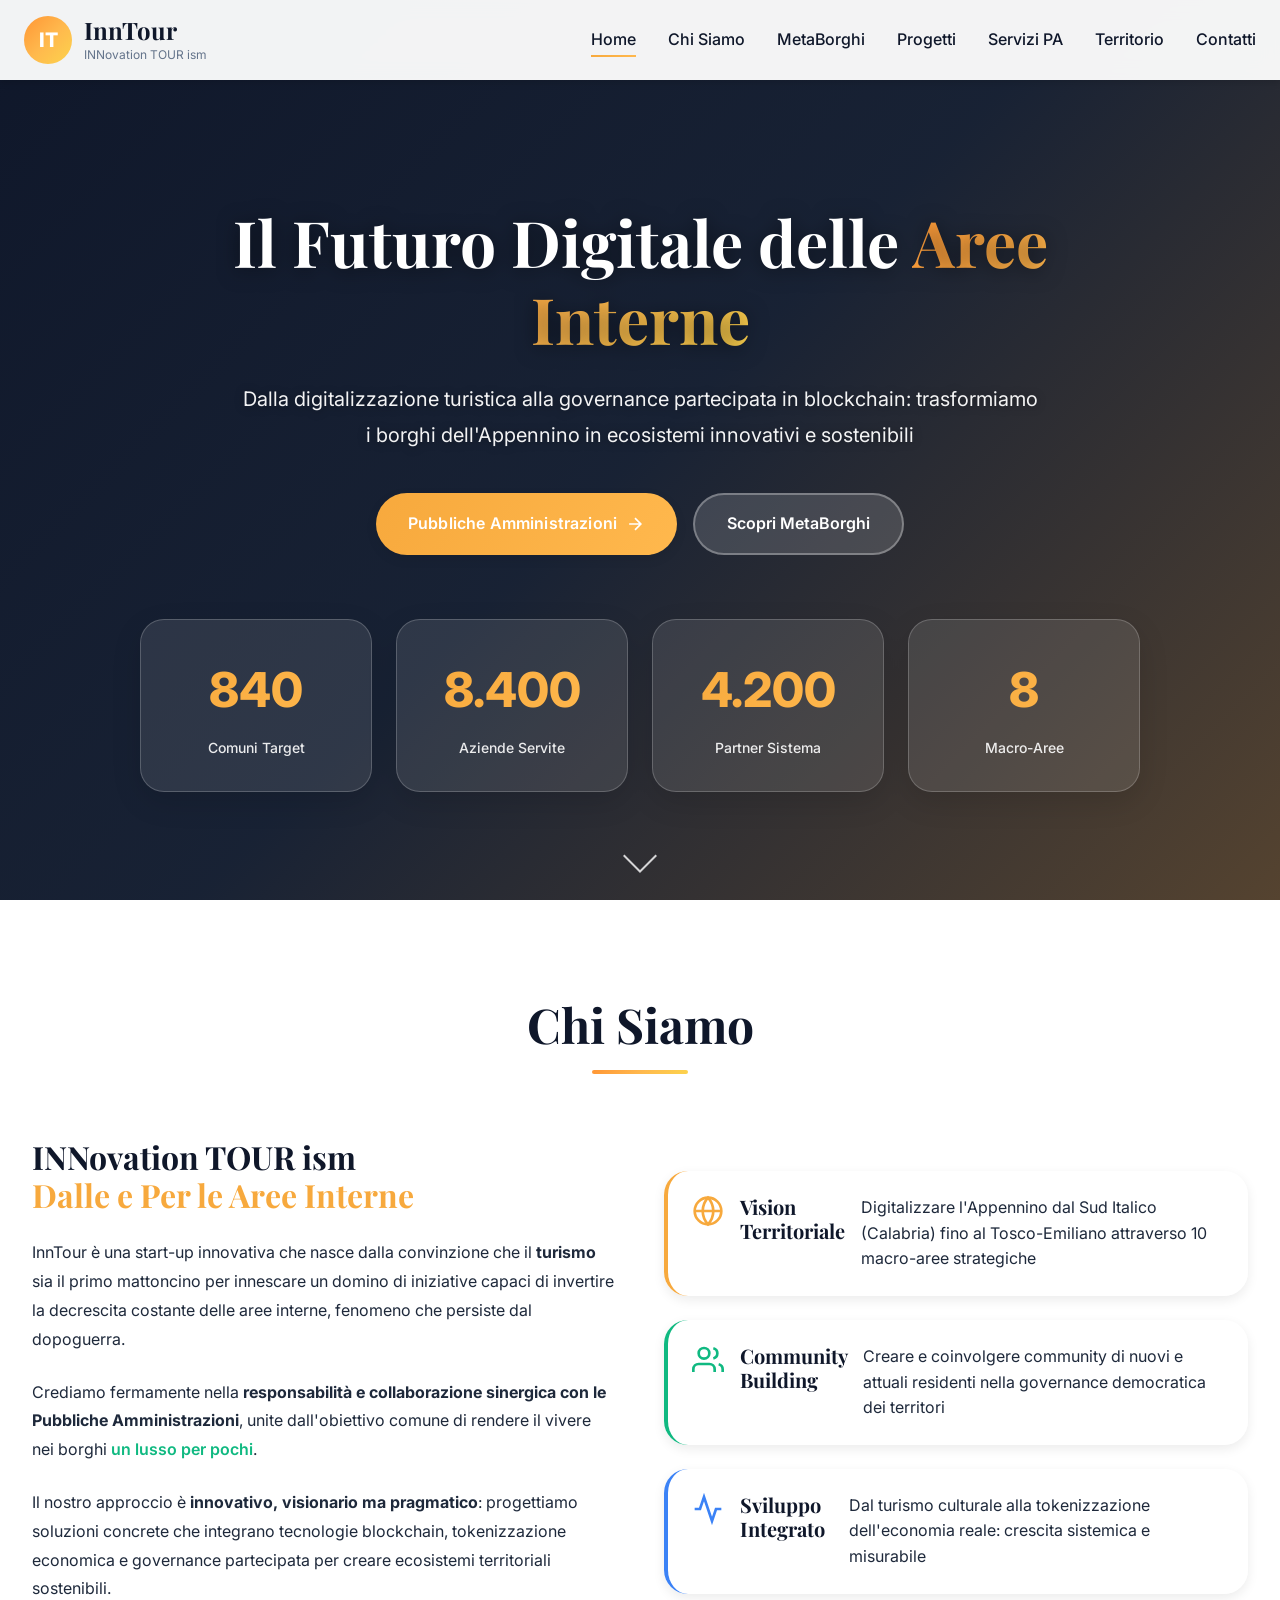
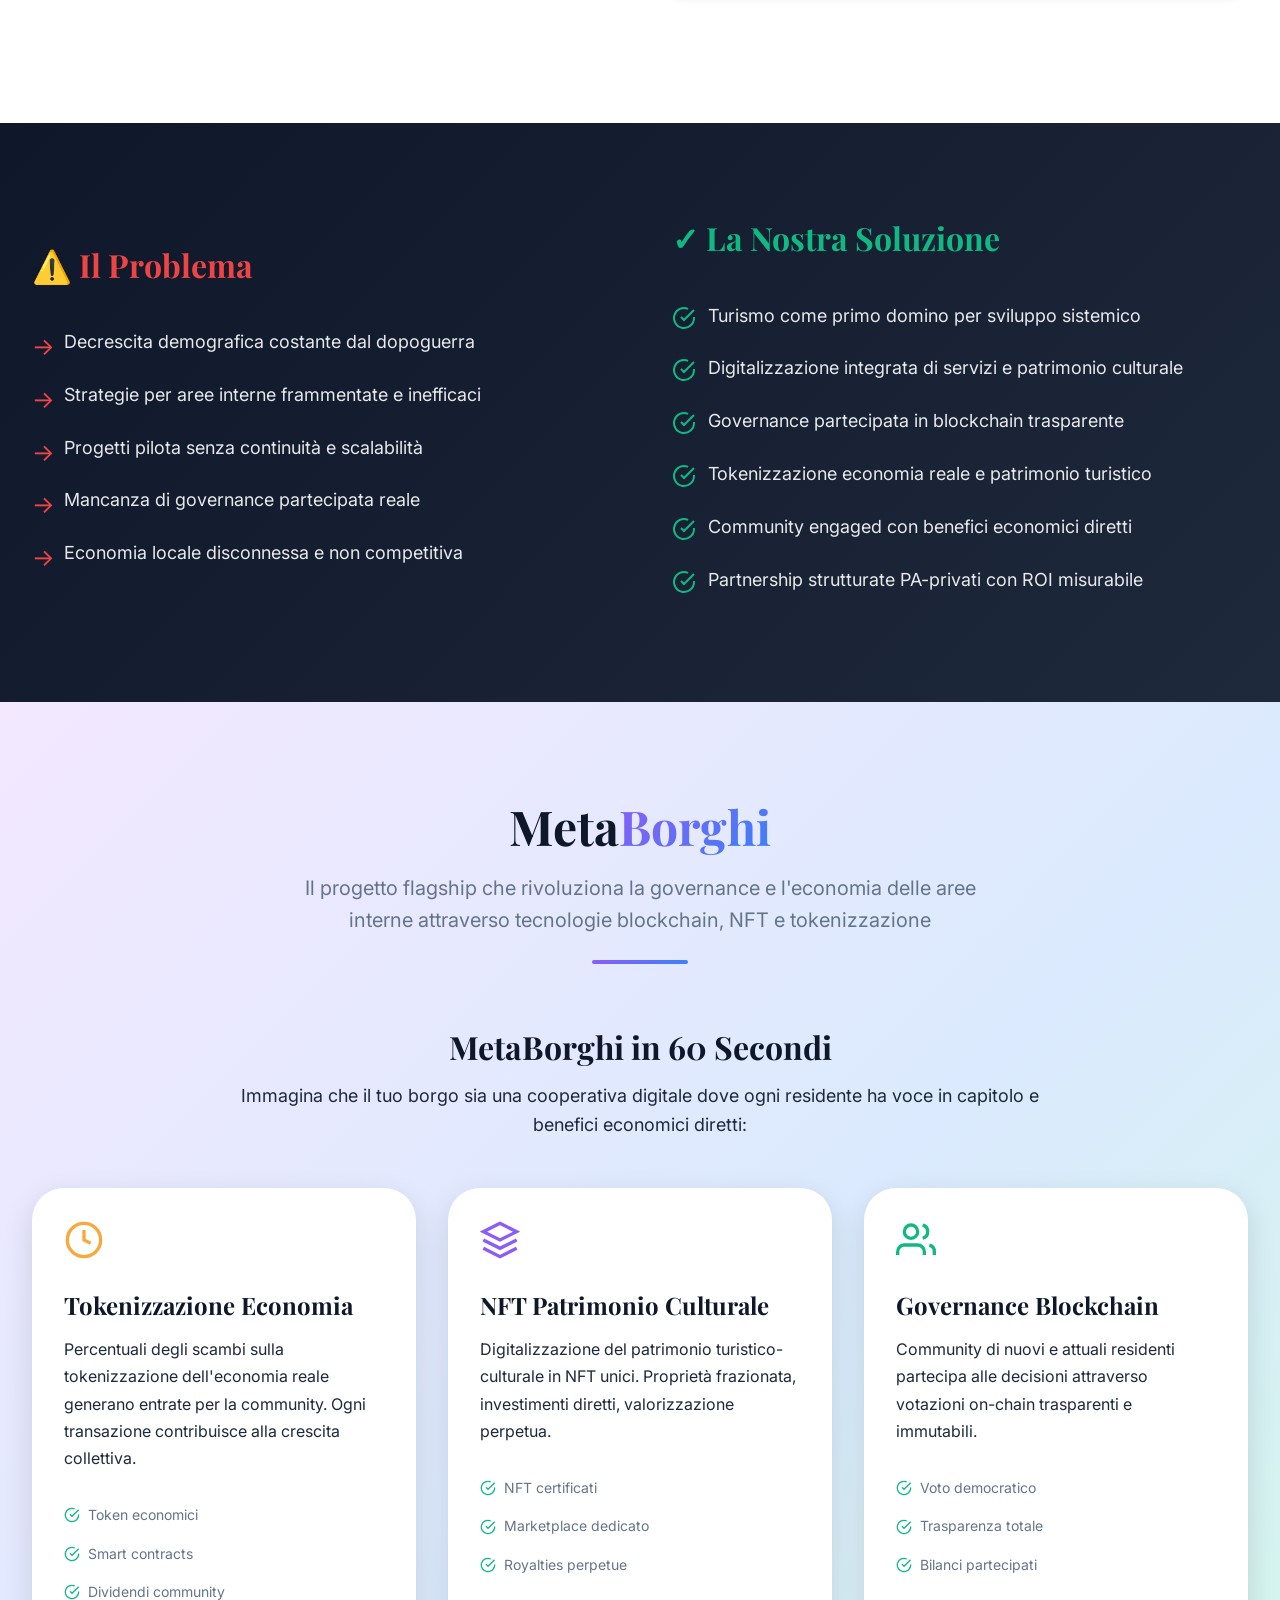
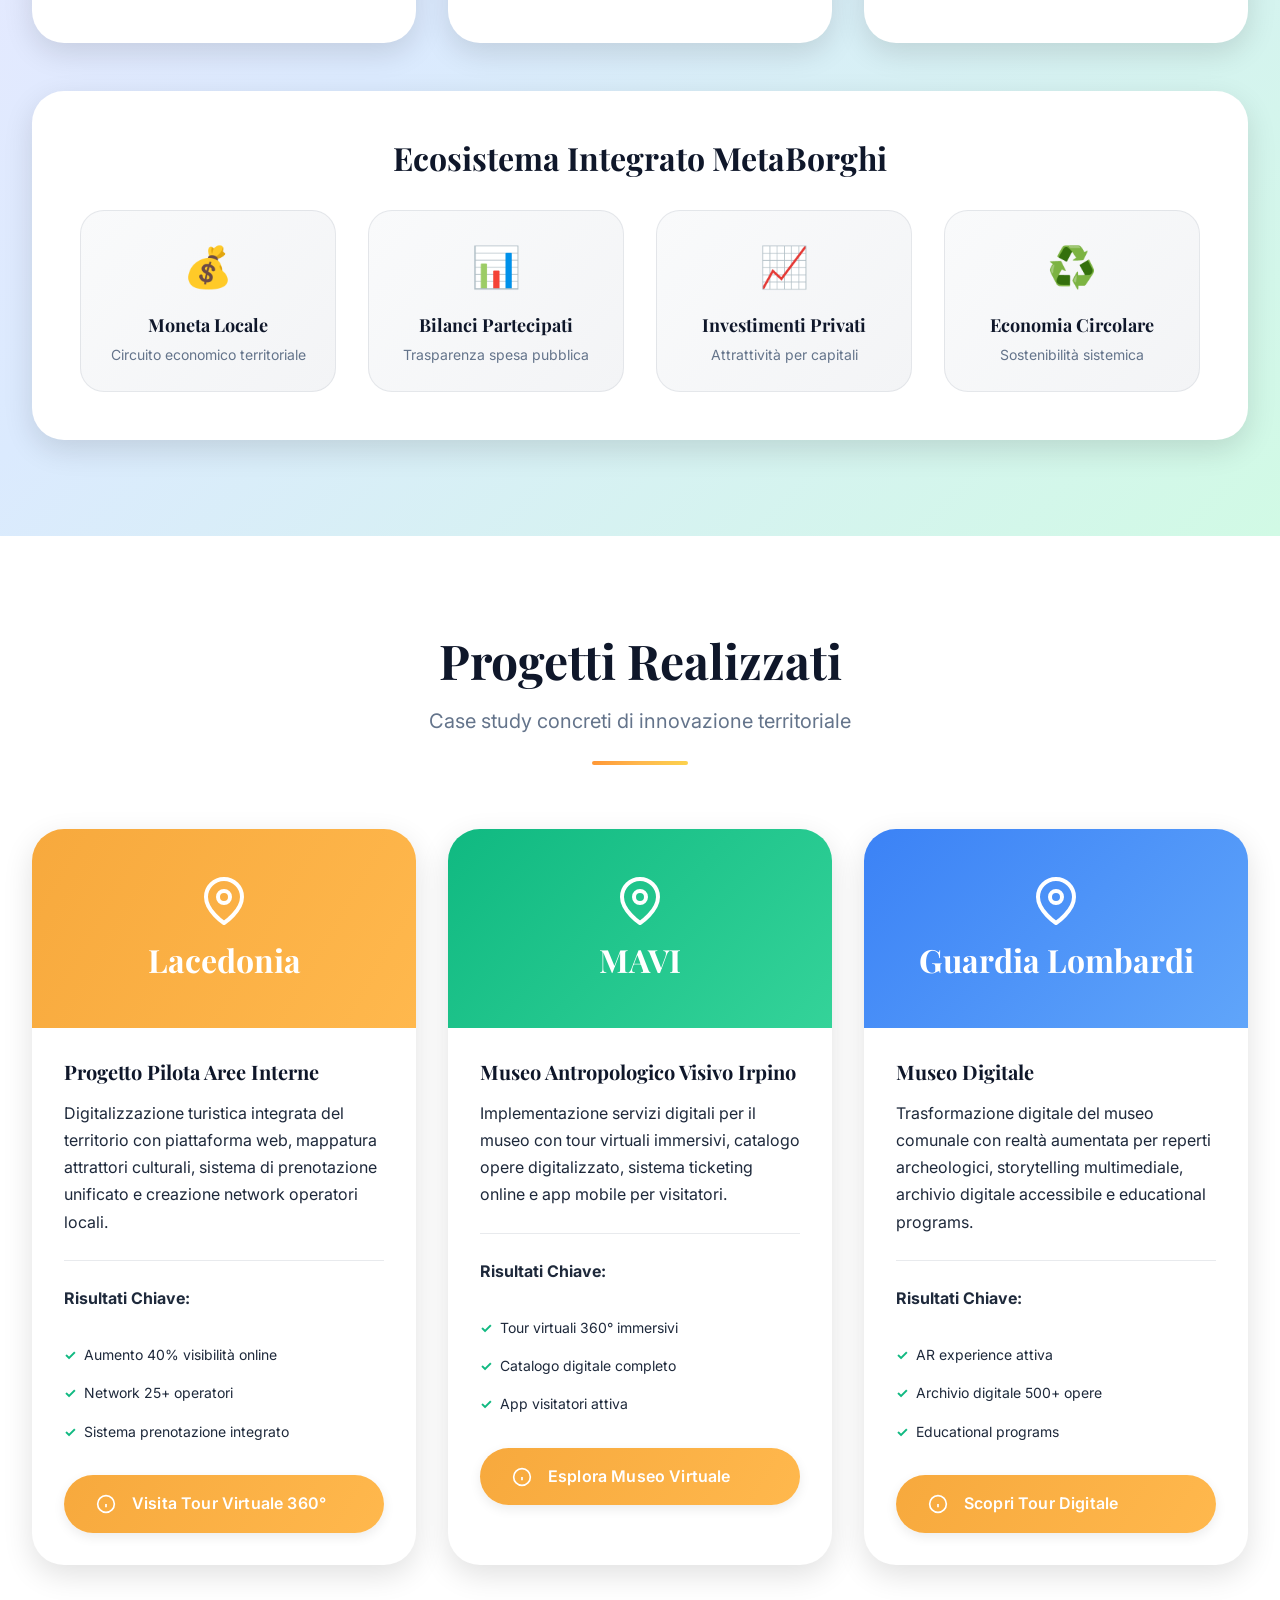
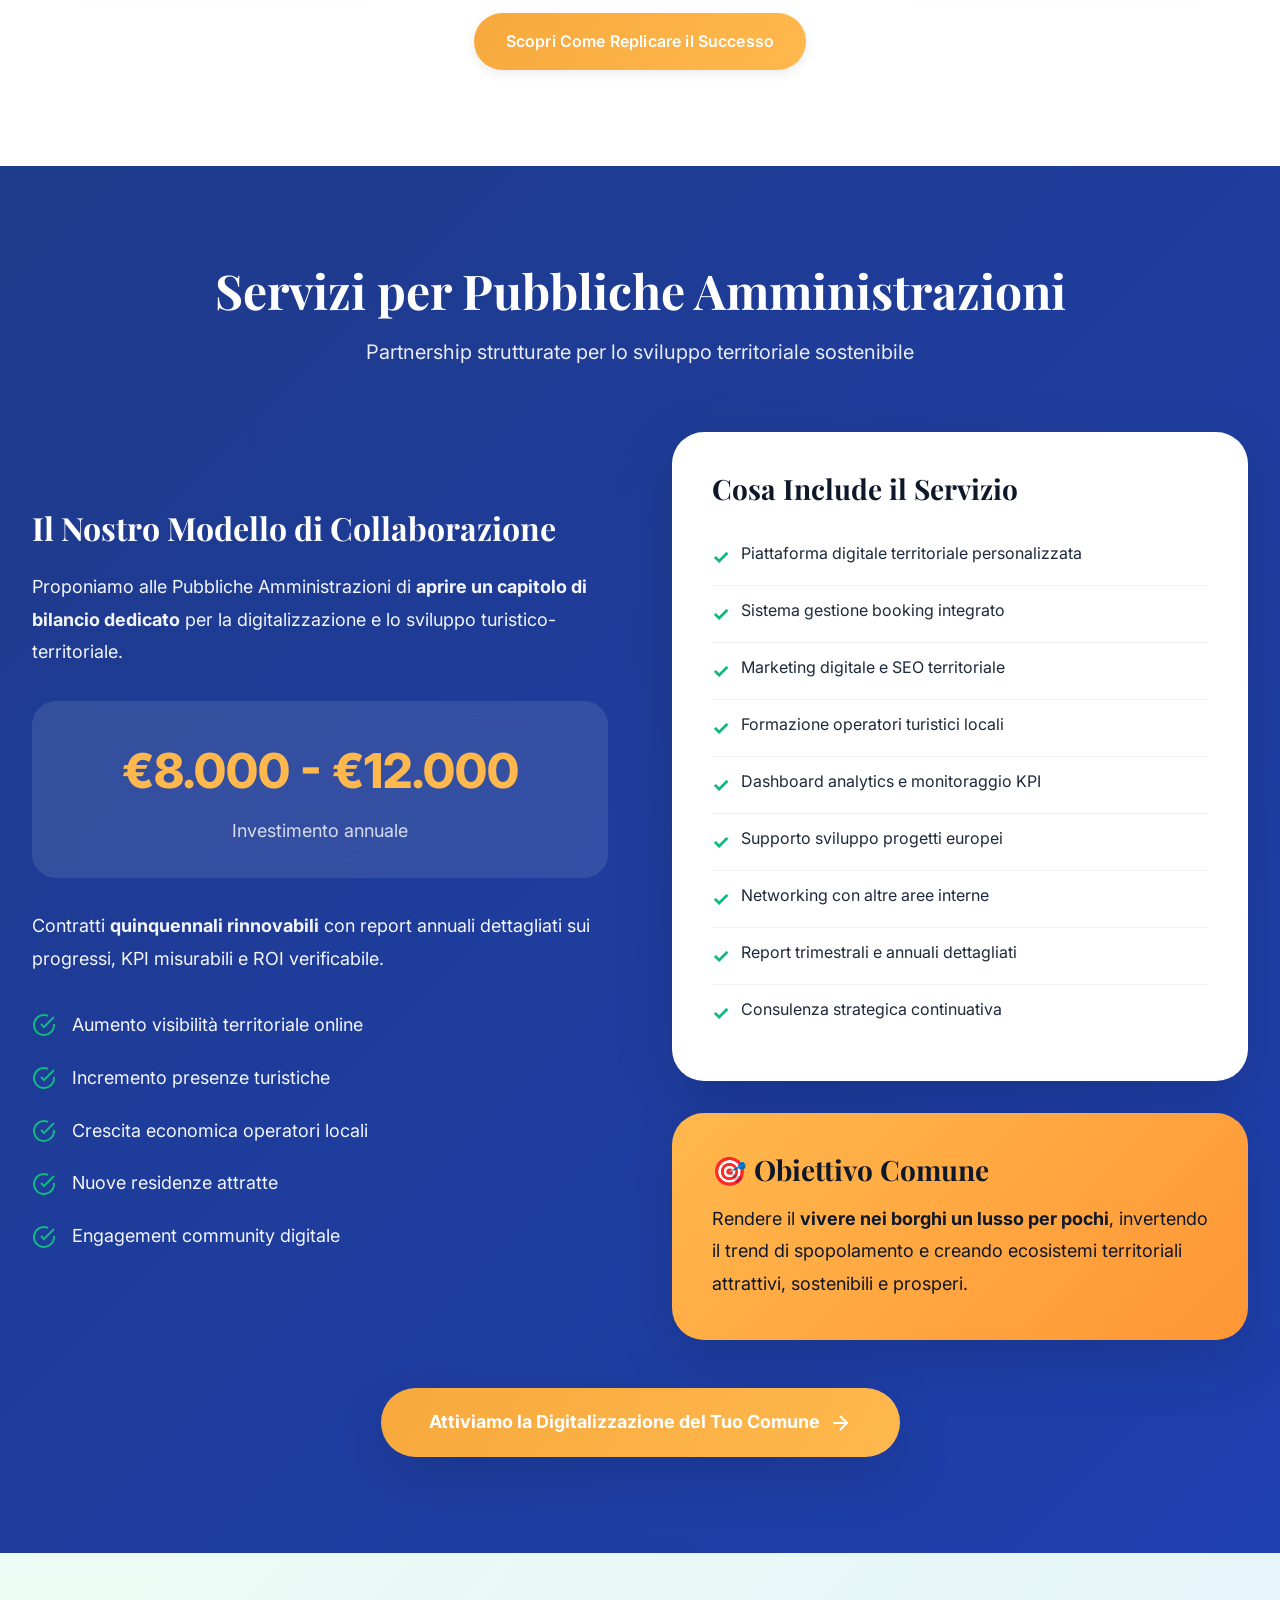
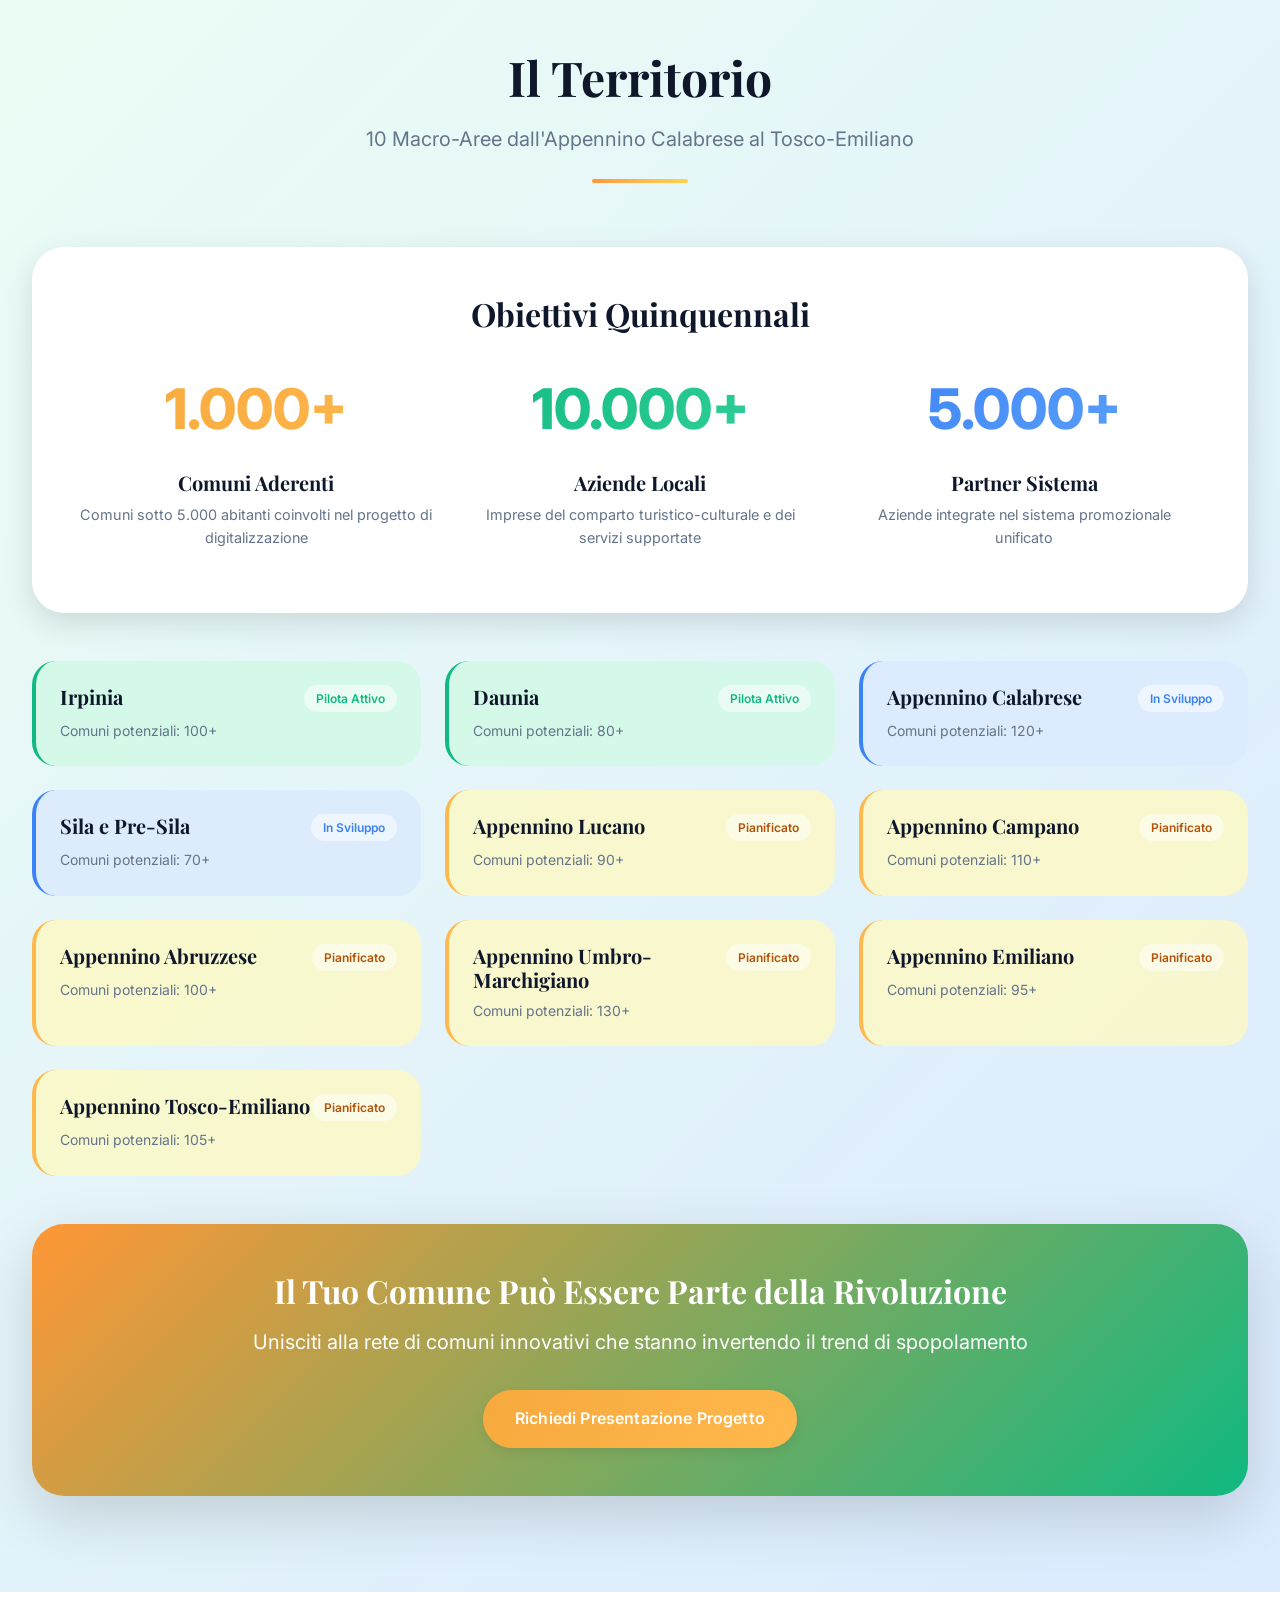
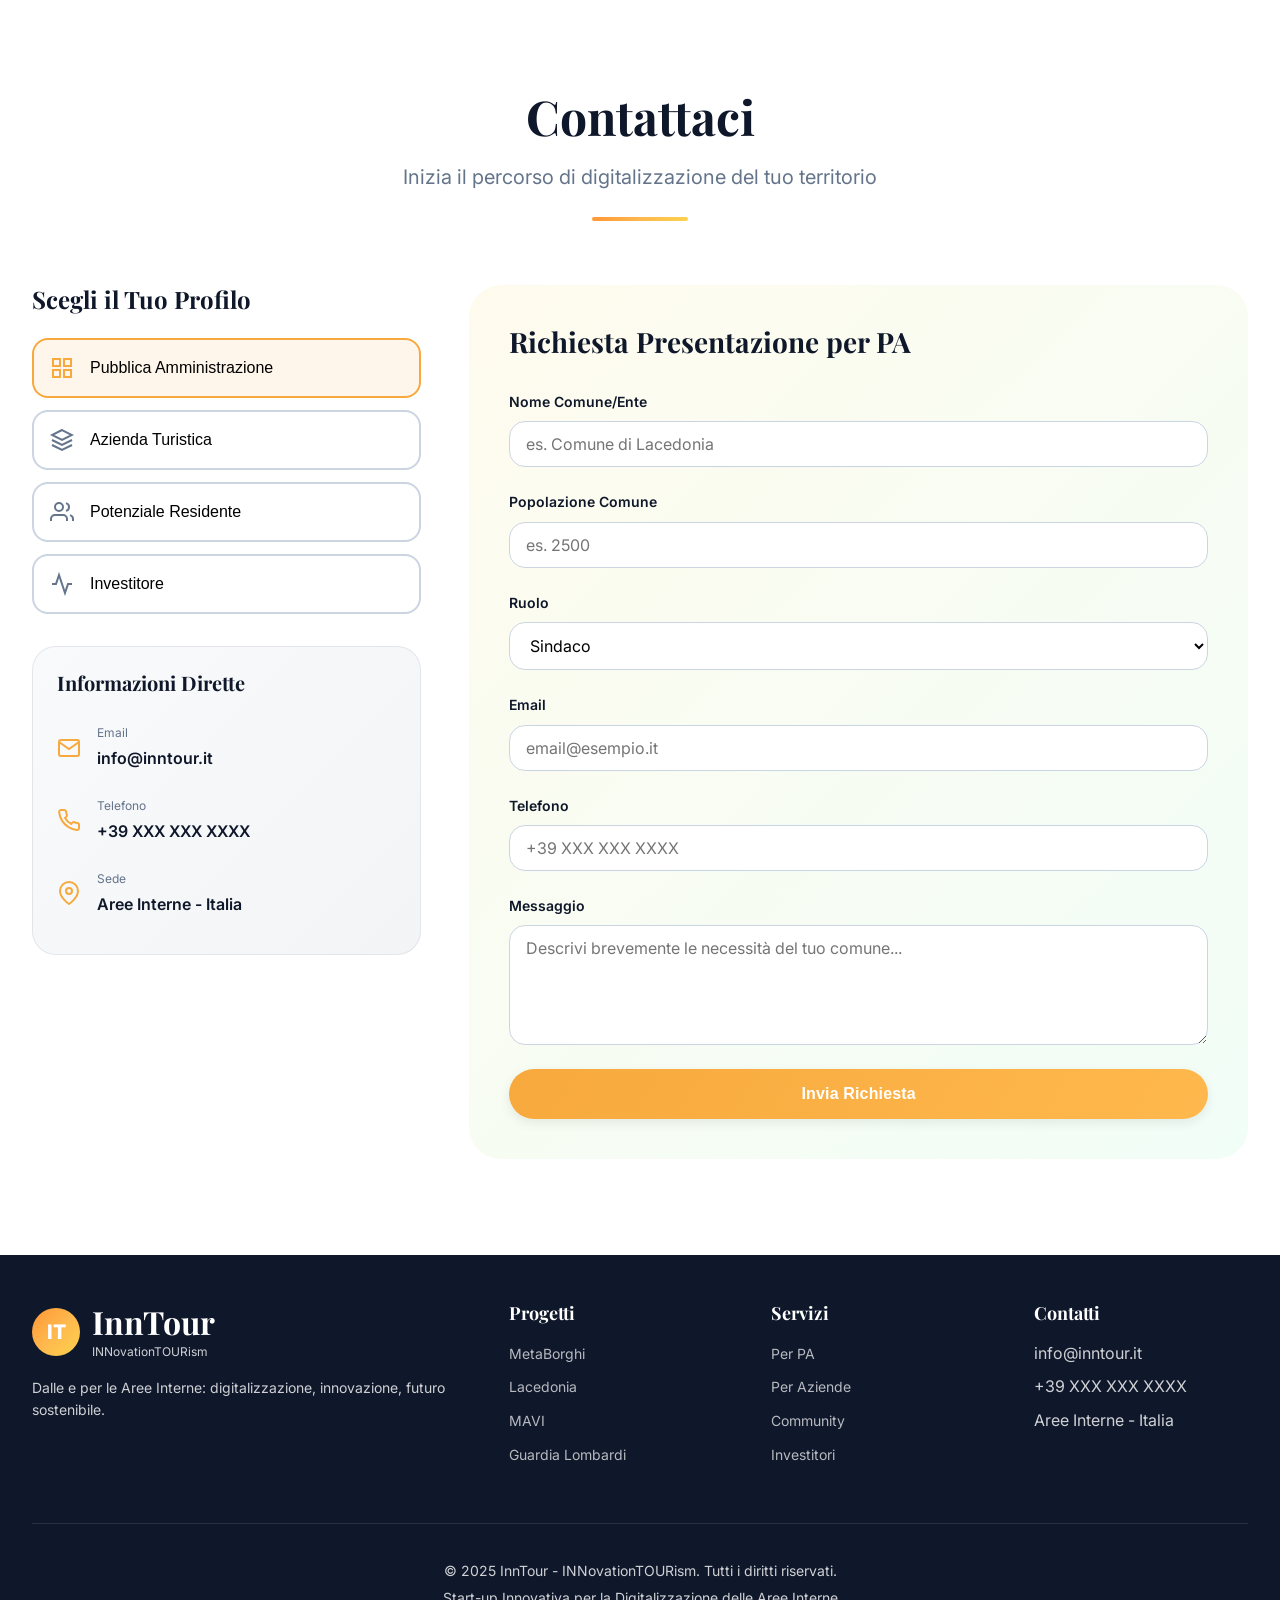
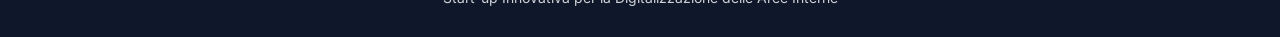
==== commit 70531534: "feat: Enhance with contemporary design, fusion colors, video hero, and virtual tours Design Enhancem" ====
--- a/index.html
+++ b/index.html
@@ -57,17 +57,27 @@
 
     <!-- Hero Section -->
     <section id="home" class="hero">
+        <!-- Video Background -->
+        <div class="video-background">
+            <iframe
+                src="https://www.youtube.com/embed/XhB4SonU7Pw?autoplay=1&mute=1&loop=1&playlist=XhB4SonU7Pw&controls=0&showinfo=0&rel=0&modestbranding=1&playsinline=1"
+                frameborder="0"
+                allow="autoplay; encrypted-media"
+                allowfullscreen>
+            </iframe>
+        </div>
+
         <div class="container">
             <div class="hero-content">
-                <h1 class="hero-title">
+                <h1 class="hero-title fade-in-up">
                     Il Futuro Digitale delle
                     <span class="gradient-text">Aree Interne</span>
                 </h1>
-                <p class="hero-subtitle">
+                <p class="hero-subtitle fade-in-up stagger-1">
                     Dalla digitalizzazione turistica alla governance partecipata in blockchain:
                     trasformiamo i borghi dell'Appennino in ecosistemi innovativi e sostenibili
                 </p>
-                <div class="hero-cta">
+                <div class="hero-cta fade-in-up stagger-2">
                     <a href="#servizi-pa" class="btn btn-primary">
                         Pubbliche Amministrazioni
                         <svg width="20" height="20" viewBox="0 0 24 24" fill="none" stroke="currentColor" stroke-width="2">
@@ -78,20 +88,20 @@
                 </div>
 
                 <!-- Stats Counter -->
-                <div class="hero-stats">
-                    <div class="stat-card">
+                <div class="hero-stats fade-in-scale stagger-3">
+                    <div class="stat-card stagger-1">
                         <div class="stat-number" data-target="1000">0</div>
                         <div class="stat-label">Comuni Target</div>
                     </div>
-                    <div class="stat-card">
+                    <div class="stat-card stagger-2">
                         <div class="stat-number" data-target="10000">0</div>
                         <div class="stat-label">Aziende Servite</div>
                     </div>
-                    <div class="stat-card">
+                    <div class="stat-card stagger-3">
                         <div class="stat-number" data-target="5000">0</div>
                         <div class="stat-label">Partner Sistema</div>
                     </div>
-                    <div class="stat-card">
+                    <div class="stat-card stagger-4">
                         <div class="stat-number" data-target="10">0</div>
                         <div class="stat-label">Macro-Aree</div>
                     </div>
@@ -416,7 +426,7 @@
             </div>
 
             <div class="three-col-grid">
-                <div class="project-card project-orange">
+                <div class="project-card project-orange scroll-reveal">
                     <div class="project-header">
                         <svg width="48" height="48" viewBox="0 0 24 24" fill="none" stroke="currentColor" stroke-width="2">
                             <path d="M21 10c0 7-9 13-9 13s-9-6-9-13a9 9 0 0 1 18 0z"/>
@@ -439,10 +449,17 @@
                                 <li>Sistema prenotazione integrato</li>
                             </ul>
                         </div>
-                    </div>
-                </div>
-
-                <div class="project-card project-green">
+                        <a href="https://my.treedis.com/tour/lacedonia-vrcerogn" target="_blank" rel="noopener noreferrer" class="btn btn-primary" style="width: 100%; margin-top: 1.5rem;">
+                            <svg width="20" height="20" viewBox="0 0 24 24" fill="none" stroke="currentColor" stroke-width="2" style="margin-right: 0.5rem;">
+                                <circle cx="12" cy="12" r="10"/>
+                                <path d="M12 16v-4M12 8h.01"/>
+                            </svg>
+                            Visita Tour Virtuale 360°
+                        </a>
+                    </div>
+                </div>
+
+                <div class="project-card project-green scroll-reveal">
                     <div class="project-header">
                         <svg width="48" height="48" viewBox="0 0 24 24" fill="none" stroke="currentColor" stroke-width="2">
                             <path d="M21 10c0 7-9 13-9 13s-9-6-9-13a9 9 0 0 1 18 0z"/>
@@ -451,7 +468,7 @@
                         <h3>MAVI</h3>
                     </div>
                     <div class="project-body">
-                        <h4>Servizi Museali Innovativi</h4>
+                        <h4>Museo Antropologico Visivo Irpino</h4>
                         <p>
                             Implementazione servizi digitali per il museo con tour virtuali immersivi,
                             catalogo opere digitalizzato, sistema ticketing online e app mobile per visitatori.
@@ -459,15 +476,22 @@
                         <div class="project-results">
                             <p><strong>Risultati Chiave:</strong></p>
                             <ul>
-                                <li>Tour virtuali 360°</li>
+                                <li>Tour virtuali 360° immersivi</li>
                                 <li>Catalogo digitale completo</li>
                                 <li>App visitatori attiva</li>
                             </ul>
                         </div>
-                    </div>
-                </div>
-
-                <div class="project-card project-blue">
+                        <a href="https://my.treedis.com/tour/mavi-museo-antropologico-visivo-irpino-e639d163" target="_blank" rel="noopener noreferrer" class="btn btn-primary" style="width: 100%; margin-top: 1.5rem;">
+                            <svg width="20" height="20" viewBox="0 0 24 24" fill="none" stroke="currentColor" stroke-width="2" style="margin-right: 0.5rem;">
+                                <circle cx="12" cy="12" r="10"/>
+                                <path d="M12 16v-4M12 8h.01"/>
+                            </svg>
+                            Esplora Museo Virtuale
+                        </a>
+                    </div>
+                </div>
+
+                <div class="project-card project-blue scroll-reveal">
                     <div class="project-header">
                         <svg width="48" height="48" viewBox="0 0 24 24" fill="none" stroke="currentColor" stroke-width="2">
                             <path d="M21 10c0 7-9 13-9 13s-9-6-9-13a9 9 0 0 1 18 0z"/>
@@ -490,6 +514,13 @@
                                 <li>Educational programs</li>
                             </ul>
                         </div>
+                        <a href="https://my.e-building.it/it/shared/b5de8f748361365914a7355ab3a458a1" target="_blank" rel="noopener noreferrer" class="btn btn-primary" style="width: 100%; margin-top: 1.5rem;">
+                            <svg width="20" height="20" viewBox="0 0 24 24" fill="none" stroke="currentColor" stroke-width="2" style="margin-right: 0.5rem;">
+                                <circle cx="12" cy="12" r="10"/>
+                                <path d="M12 16v-4M12 8h.01"/>
+                            </svg>
+                            Scopri Tour Digitale
+                        </a>
                     </div>
                 </div>
             </div>
--- a/assets/css/style.css
+++ b/assets/css/style.css
@@ -4,43 +4,48 @@
 
 /* CSS Variables */
 :root {
-    /* Colors */
-    --primary-orange: #F59E0B;
+    /* Colors - Contemporary Orange-Yellow Fusion Palette */
+    --primary-fusion: #F7A93D;
+    --primary-orange: #FF9635;
+    --primary-yellow: #FFB84D;
     --primary-green: #10B981;
     --primary-blue: #3B82F6;
-    --primary-yellow: #EAB308;
     --primary-purple: #8B5CF6;
 
-    --dark: #1F2937;
-    --dark-lighter: #374151;
-    --gray: #6B7280;
-    --gray-light: #9CA3AF;
-    --light: #F9FAFB;
+    --dark: #0F172A;
+    --dark-lighter: #1E293B;
+    --gray: #64748B;
+    --gray-light: #CBD5E1;
+    --light: #F8FAFC;
     --white: #FFFFFF;
 
-    /* Gradients */
-    --gradient-primary: linear-gradient(135deg, var(--primary-orange) 0%, var(--primary-green) 50%, var(--primary-blue) 100%);
+    /* Gradients - Contemporary Fusion */
+    --gradient-primary: linear-gradient(135deg, #FF9635 0%, #FFB84D 50%, #FCD34D 100%);
+    --gradient-fusion: linear-gradient(120deg, #F7A93D 0%, #FFB84D 100%);
+    --gradient-soft: linear-gradient(135deg, rgba(247, 169, 61, 0.1) 0%, rgba(255, 184, 77, 0.05) 100%);
     --gradient-purple: linear-gradient(135deg, var(--primary-purple) 0%, var(--primary-blue) 100%);
 
-    /* Typography */
+    /* Typography - Contemporary Clean */
     --font-display: 'Playfair Display', serif;
     --font-body: 'Inter', sans-serif;
 
-    /* Spacing */
-    --section-padding: 5rem 0;
-    --container-padding: 0 1.5rem;
-
-    /* Transitions */
-    --transition-base: all 0.3s ease;
-
-    /* Shadows */
-    --shadow-sm: 0 1px 3px rgba(0,0,0,0.1);
-    --shadow-md: 0 4px 6px rgba(0,0,0,0.1);
-    --shadow-lg: 0 10px 25px rgba(0,0,0,0.15);
-    --shadow-xl: 0 20px 50px rgba(0,0,0,0.2);
-
-    /* Border Radius */
-    --radius-sm: 0.5rem;
+    /* Spacing - More Breathing Room */
+    --section-padding: 6rem 0;
+    --container-padding: 0 2rem;
+
+    /* Transitions - Smoother */
+    --transition-base: all 0.4s cubic-bezier(0.4, 0, 0.2, 1);
+    --transition-fast: all 0.2s ease;
+    --transition-slow: all 0.6s cubic-bezier(0.4, 0, 0.2, 1);
+
+    /* Shadows - Softer Contemporary */
+    --shadow-sm: 0 1px 2px rgba(0,0,0,0.05);
+    --shadow-md: 0 4px 12px rgba(0,0,0,0.08);
+    --shadow-lg: 0 10px 30px rgba(0,0,0,0.12);
+    --shadow-xl: 0 20px 60px rgba(0,0,0,0.15);
+
+    /* Border Radius - Contemporary */
+    --radius-sm: 0.75rem;
     --radius-md: 1rem;
     --radius-lg: 1.5rem;
     --radius-xl: 2rem;
@@ -210,7 +215,7 @@
 }
 
 .gradient-text-orange {
-    background: linear-gradient(135deg, var(--primary-orange), var(--primary-yellow));
+    background: var(--gradient-fusion);
     -webkit-background-clip: text;
     -webkit-text-fill-color: transparent;
     background-clip: text;
@@ -232,7 +237,7 @@
 
 /* Text Utilities */
 .text-primary {
-    color: var(--primary-orange);
+    color: var(--primary-fusion);
 }
 
 .text-highlight {
@@ -312,7 +317,7 @@
     left: 0;
     width: 0;
     height: 2px;
-    background: var(--primary-orange);
+    background: var(--gradient-fusion);
     transition: width 0.3s ease;
 }
 
@@ -369,38 +374,43 @@
 }
 
 .btn-primary {
-    background: linear-gradient(135deg, var(--primary-orange), var(--primary-yellow));
+    background: var(--gradient-fusion);
     color: var(--white);
     box-shadow: var(--shadow-md);
+    font-weight: 600;
+    letter-spacing: 0.01em;
 }
 
 .btn-primary:hover {
-    box-shadow: var(--shadow-lg);
+    box-shadow: 0 10px 30px rgba(247, 169, 61, 0.4);
+    transform: translateY(-3px);
+}
+
+.btn-secondary {
+    background: rgba(255, 255, 255, 0.15);
+    color: var(--white);
+    border: 2px solid rgba(255, 255, 255, 0.3);
+    backdrop-filter: blur(10px);
+}
+
+.btn-secondary:hover {
+    background: rgba(255, 255, 255, 0.25);
+    border-color: rgba(255, 255, 255, 0.5);
     transform: translateY(-2px);
 }
 
-.btn-secondary {
-    background: var(--white);
-    color: var(--dark);
-    border: 2px solid var(--gray-light);
-}
-
-.btn-secondary:hover {
-    border-color: var(--primary-orange);
-    color: var(--primary-orange);
-}
-
 .btn-cta {
-    background: var(--primary-yellow);
-    color: var(--dark);
+    background: var(--gradient-fusion);
+    color: var(--white);
     padding: 1.25rem 3rem;
     font-size: 1.125rem;
     box-shadow: var(--shadow-xl);
+    font-weight: 700;
 }
 
 .btn-cta:hover {
     transform: translateY(-3px);
-    box-shadow: 0 25px 60px rgba(234, 179, 8, 0.4);
+    box-shadow: 0 25px 60px rgba(247, 169, 61, 0.5);
 }
 
 .btn-full {
@@ -422,28 +432,36 @@
     display: flex;
     align-items: center;
     justify-content: center;
-    background: linear-gradient(135deg, #FEF3C7 0%, #D1FAE5 50%, #DBEAFE 100%);
+    background: var(--dark);
     padding-top: 6rem;
     position: relative;
+    overflow: hidden;
 }
 
 .hero-content {
     text-align: center;
     max-width: 1000px;
     margin: 0 auto;
+    position: relative;
+    z-index: 2;
 }
 
 .hero-title {
     margin-bottom: 1.5rem;
+    color: var(--white);
+    text-shadow: 0 2px 20px rgba(0, 0, 0, 0.5);
 }
 
 .hero-subtitle {
     font-size: 1.25rem;
-    color: var(--dark-lighter);
+    color: rgba(255, 255, 255, 0.95);
     margin-bottom: 2.5rem;
     max-width: 800px;
     margin-left: auto;
     margin-right: auto;
+    text-shadow: 0 1px 10px rgba(0, 0, 0, 0.4);
+    font-weight: 400;
+    line-height: 1.8;
 }
 
 .hero-cta {
@@ -462,22 +480,25 @@
 }
 
 .stat-card {
-    background: var(--white);
+    background: rgba(255, 255, 255, 0.1);
+    backdrop-filter: blur(20px);
     padding: 2rem;
     border-radius: var(--radius-lg);
     box-shadow: var(--shadow-lg);
     transition: var(--transition-base);
+    border: 1px solid rgba(255, 255, 255, 0.2);
 }
 
 .stat-card:hover {
     transform: translateY(-5px);
     box-shadow: var(--shadow-xl);
+    background: rgba(255, 255, 255, 0.15);
 }
 
 .stat-number {
     font-size: 3rem;
     font-weight: 800;
-    background: var(--gradient-primary);
+    background: var(--gradient-fusion);
     -webkit-background-clip: text;
     -webkit-text-fill-color: transparent;
     background-clip: text;
@@ -486,7 +507,7 @@
 
 .stat-label {
     font-size: 0.875rem;
-    color: var(--gray);
+    color: rgba(255, 255, 255, 0.9);
     font-weight: 500;
 }
 
@@ -497,14 +518,15 @@
     left: 50%;
     transform: translateX(-50%);
     animation: bounce 2s infinite;
+    z-index: 2;
 }
 
 .scroll-indicator span {
     display: block;
     width: 1.5rem;
     height: 1.5rem;
-    border-left: 2px solid var(--primary-orange);
-    border-bottom: 2px solid var(--primary-orange);
+    border-left: 2px solid rgba(255, 255, 255, 0.8);
+    border-bottom: 2px solid rgba(255, 255, 255, 0.8);
     transform: rotate(-45deg);
 }
 
@@ -558,7 +580,7 @@
 }
 
 .feature-card-orange {
-    border-left-color: var(--primary-orange);
+    border-left-color: var(--primary-fusion);
 }
 
 .feature-card-green {
@@ -574,7 +596,7 @@
 }
 
 .feature-card-orange .feature-icon {
-    color: var(--primary-orange);
+    color: var(--primary-fusion);
 }
 
 .feature-card-green .feature-icon {
@@ -690,7 +712,7 @@
 }
 
 .meta-card-orange .meta-icon {
-    color: var(--primary-orange);
+    color: var(--primary-fusion);
 }
 
 .meta-card-purple .meta-icon {
@@ -809,7 +831,7 @@
 }
 
 .project-orange .project-header {
-    background: linear-gradient(135deg, var(--primary-orange), var(--primary-yellow));
+    background: var(--gradient-fusion);
 }
 
 .project-green .project-header {
@@ -1152,12 +1174,12 @@
 }
 
 .profile-btn:hover {
-    border-color: var(--primary-orange);
+    border-color: var(--primary-fusion);
 }
 
 .profile-btn.active {
-    border-color: var(--primary-orange);
-    background: rgba(245, 158, 11, 0.1);
+    border-color: var(--primary-fusion);
+    background: rgba(247, 169, 61, 0.1);
 }
 
 .profile-btn svg {
@@ -1166,7 +1188,7 @@
 }
 
 .profile-btn.active svg {
-    color: var(--primary-orange);
+    color: var(--primary-fusion);
 }
 
 .contact-info {
@@ -1189,7 +1211,7 @@
 }
 
 .info-item svg {
-    color: var(--primary-orange);
+    color: var(--primary-fusion);
     flex-shrink: 0;
 }
 
@@ -1249,8 +1271,8 @@
 .form-group select:focus,
 .form-group textarea:focus {
     outline: none;
-    border-color: var(--primary-orange);
-    box-shadow: 0 0 0 3px rgba(245, 158, 11, 0.1);
+    border-color: var(--primary-fusion);
+    box-shadow: 0 0 0 3px rgba(247, 169, 61, 0.1);
 }
 
 .form-group textarea {
@@ -1319,7 +1341,7 @@
 }
 
 .footer-links a:hover {
-    color: var(--primary-orange);
+    color: var(--primary-fusion);
 }
 
 .footer-bottom {
@@ -1461,13 +1483,166 @@
 }
 
 /* ========================================
+   Animations - Contemporary Fade & Slide
+   ======================================== */
+
+/* Fade In Animations */
+@keyframes fadeIn {
+    from {
+        opacity: 0;
+        transform: translateY(30px);
+    }
+    to {
+        opacity: 1;
+        transform: translateY(0);
+    }
+}
+
+@keyframes fadeInUp {
+    from {
+        opacity: 0;
+        transform: translateY(60px);
+    }
+    to {
+        opacity: 1;
+        transform: translateY(0);
+    }
+}
+
+@keyframes fadeInLeft {
+    from {
+        opacity: 0;
+        transform: translateX(-40px);
+    }
+    to {
+        opacity: 1;
+        transform: translateX(0);
+    }
+}
+
+@keyframes fadeInRight {
+    from {
+        opacity: 0;
+        transform: translateX(40px);
+    }
+    to {
+        opacity: 1;
+        transform: translateX(0);
+    }
+}
+
+@keyframes fadeInScale {
+    from {
+        opacity: 0;
+        transform: scale(0.9);
+    }
+    to {
+        opacity: 1;
+        transform: scale(1);
+    }
+}
+
+/* Apply animations to elements */
+.fade-in {
+    opacity: 0;
+    animation: fadeIn 0.8s ease forwards;
+}
+
+.fade-in-up {
+    opacity: 0;
+    animation: fadeInUp 1s ease forwards;
+}
+
+.fade-in-left {
+    opacity: 0;
+    animation: fadeInLeft 0.8s ease forwards;
+}
+
+.fade-in-right {
+    opacity: 0;
+    animation: fadeInRight 0.8s ease forwards;
+}
+
+.fade-in-scale {
+    opacity: 0;
+    animation: fadeInScale 0.8s ease forwards;
+}
+
+/* Stagger animation delays */
+.stagger-1 { animation-delay: 0.1s; }
+.stagger-2 { animation-delay: 0.2s; }
+.stagger-3 { animation-delay: 0.3s; }
+.stagger-4 { animation-delay: 0.4s; }
+.stagger-5 { animation-delay: 0.5s; }
+.stagger-6 { animation-delay: 0.6s; }
+
+/* Scroll-triggered animations */
+.scroll-reveal {
+    opacity: 0;
+    transform: translateY(40px);
+    transition: opacity 0.8s cubic-bezier(0.4, 0, 0.2, 1),
+                transform 0.8s cubic-bezier(0.4, 0, 0.2, 1);
+}
+
+.scroll-reveal.revealed {
+    opacity: 1;
+    transform: translateY(0);
+}
+
+/* Video Background Container */
+.video-background {
+    position: absolute;
+    top: 0;
+    left: 0;
+    width: 100%;
+    height: 100%;
+    overflow: hidden;
+    z-index: 0;
+}
+
+.video-background::after {
+    content: '';
+    position: absolute;
+    top: 0;
+    left: 0;
+    width: 100%;
+    height: 100%;
+    background: linear-gradient(
+        135deg,
+        rgba(15, 23, 42, 0.75) 0%,
+        rgba(30, 41, 59, 0.6) 50%,
+        rgba(247, 169, 61, 0.3) 100%
+    );
+    z-index: 1;
+}
+
+.video-background iframe {
+    position: absolute;
+    top: 50%;
+    left: 50%;
+    width: 100vw;
+    height: 56.25vw; /* 16:9 aspect ratio */
+    min-height: 100vh;
+    min-width: 177.77vh; /* 16:9 aspect ratio */
+    transform: translate(-50%, -50%);
+    pointer-events: none;
+}
+
+/* Hero content over video */
+.hero-content {
+    position: relative;
+    z-index: 2;
+}
+
+/* ========================================
    Print Styles
    ======================================== */
 
 @media print {
     .nav,
     .back-to-top,
-    .scroll-indicator {
+    .scroll-indicator,
+    .video-background {
         display: none;
     }
 
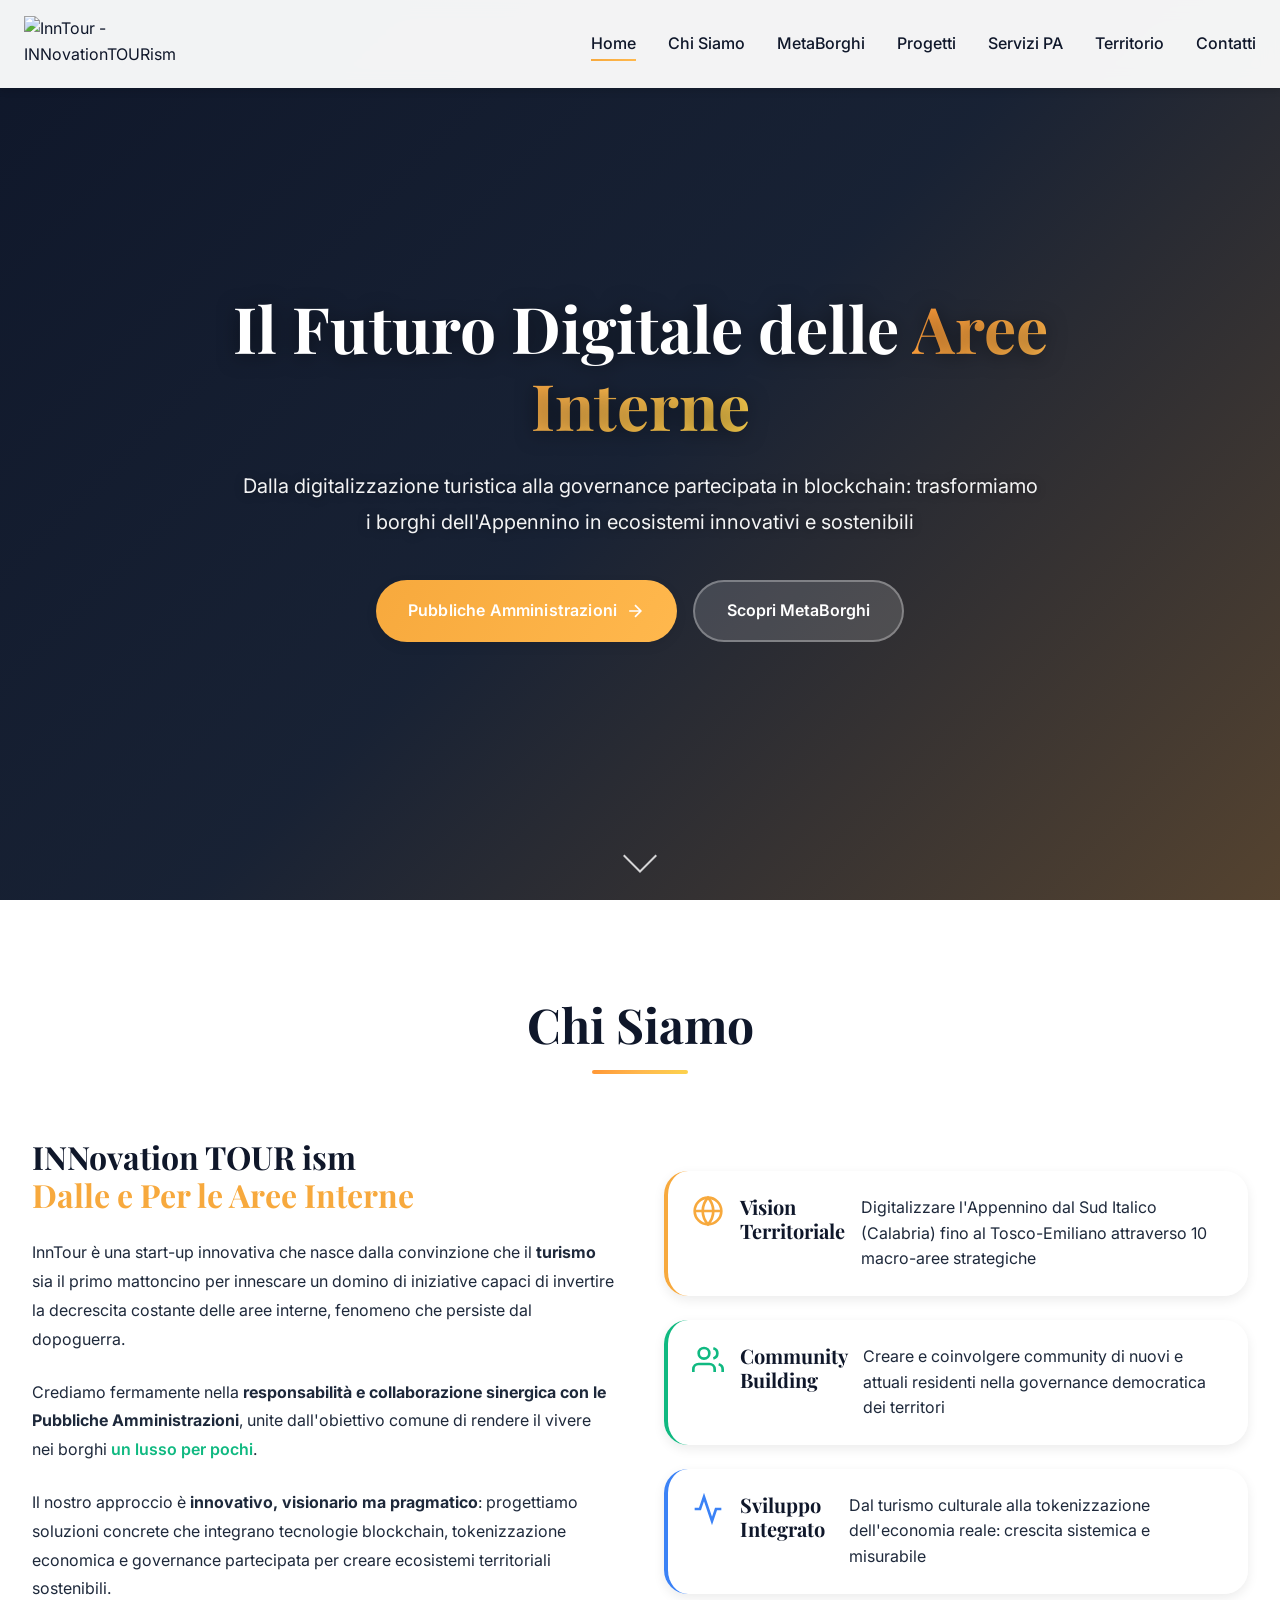
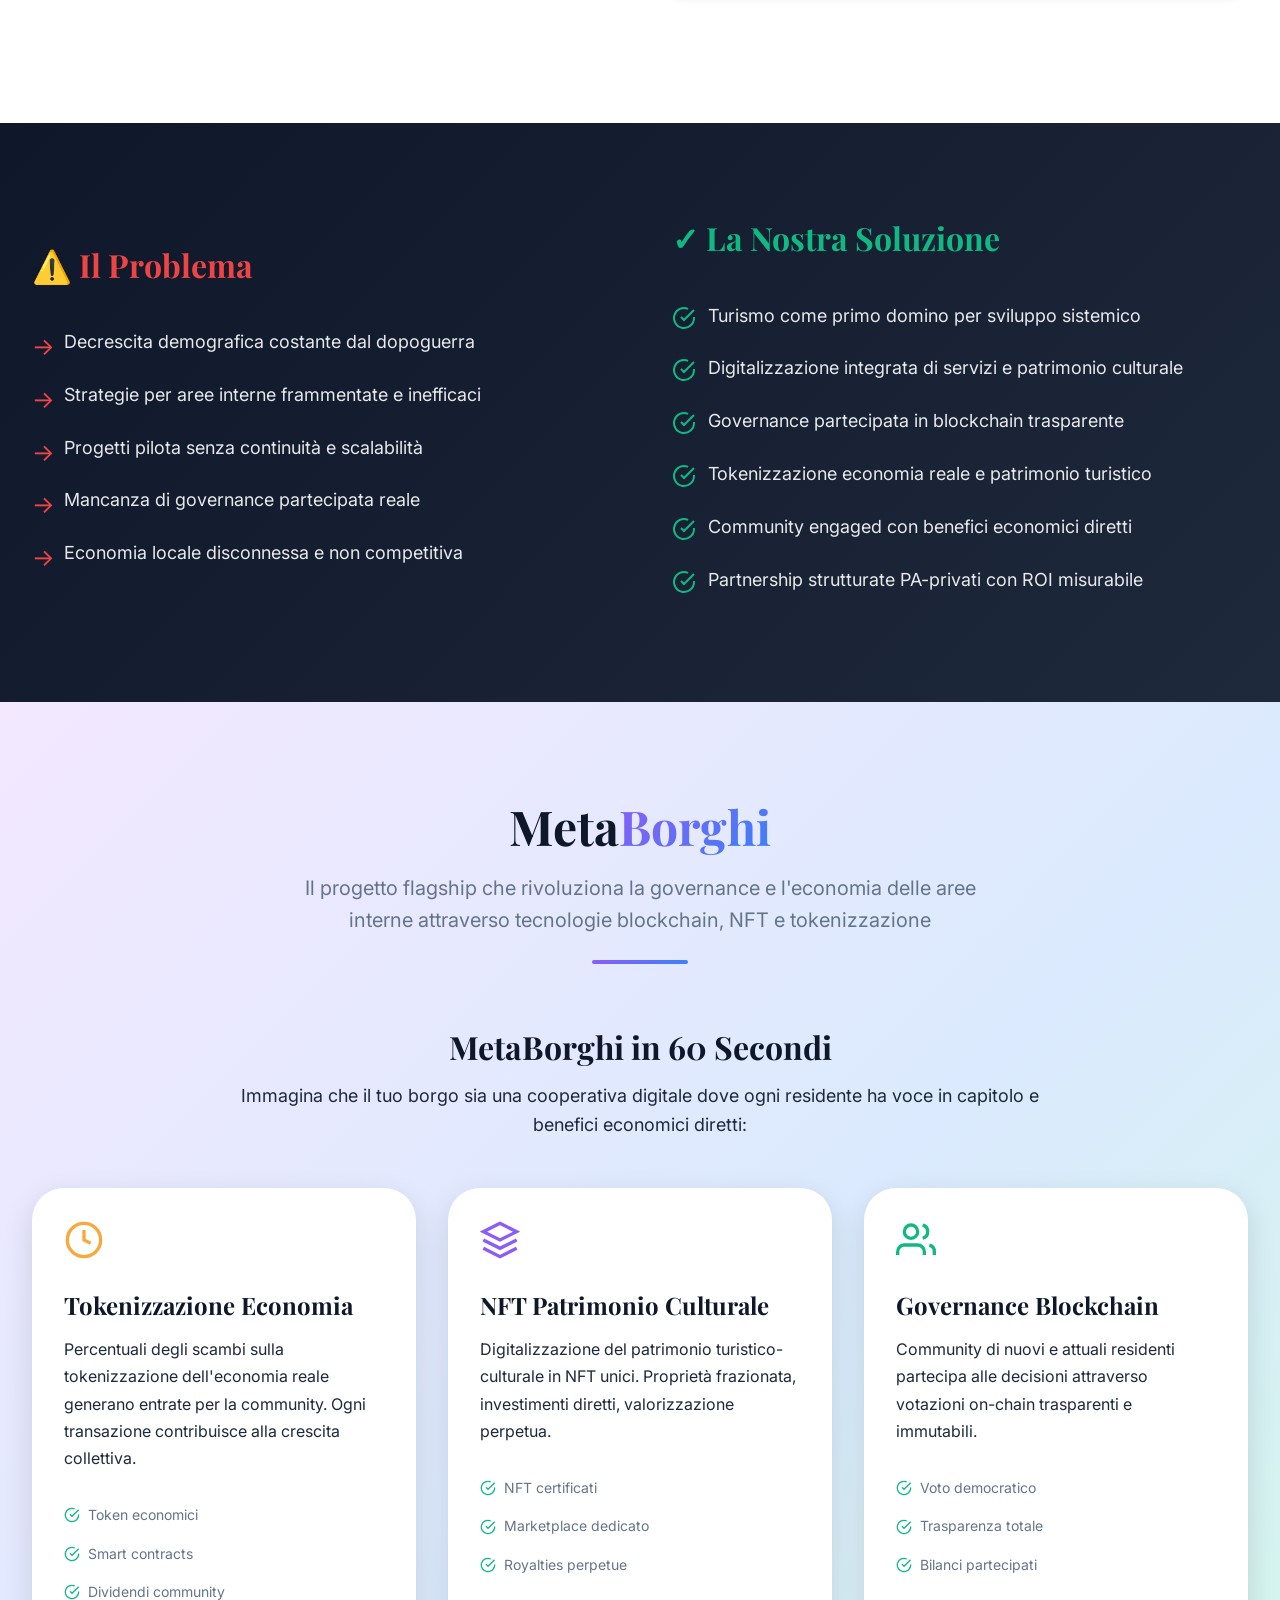
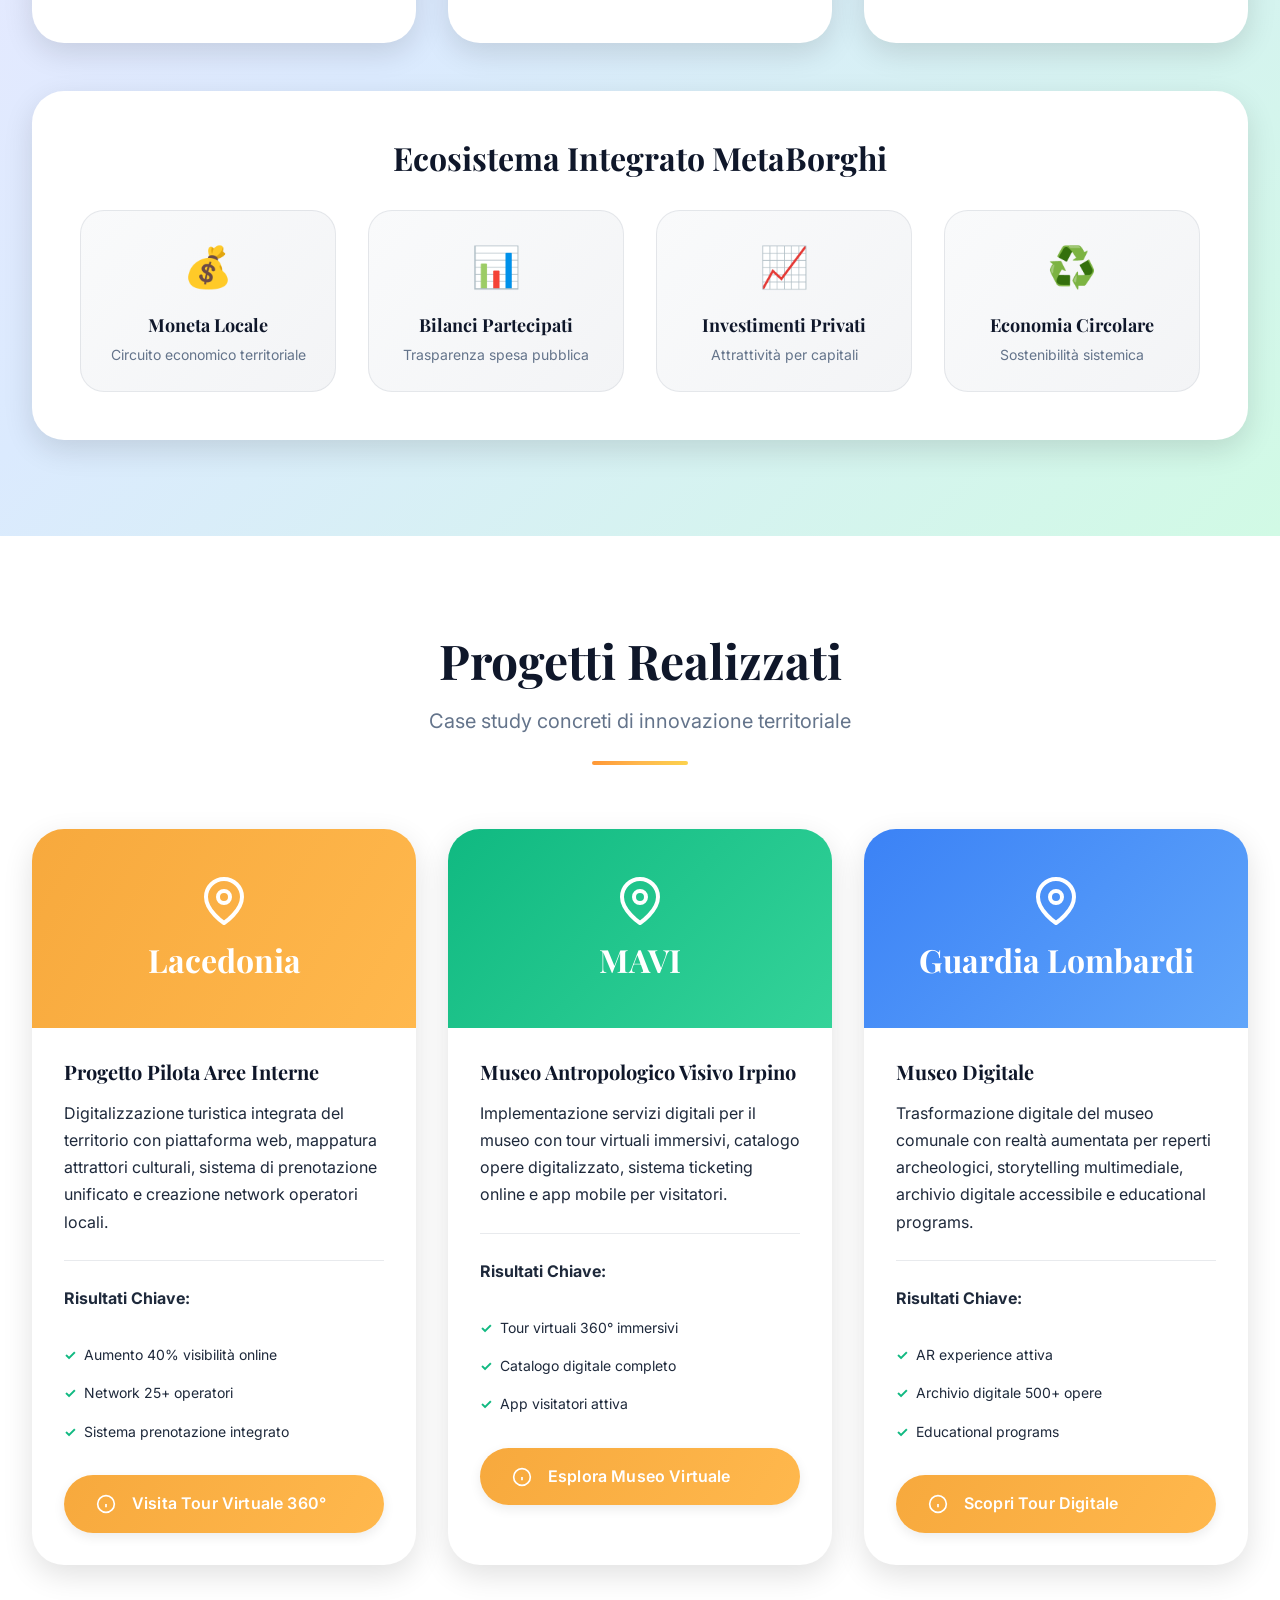
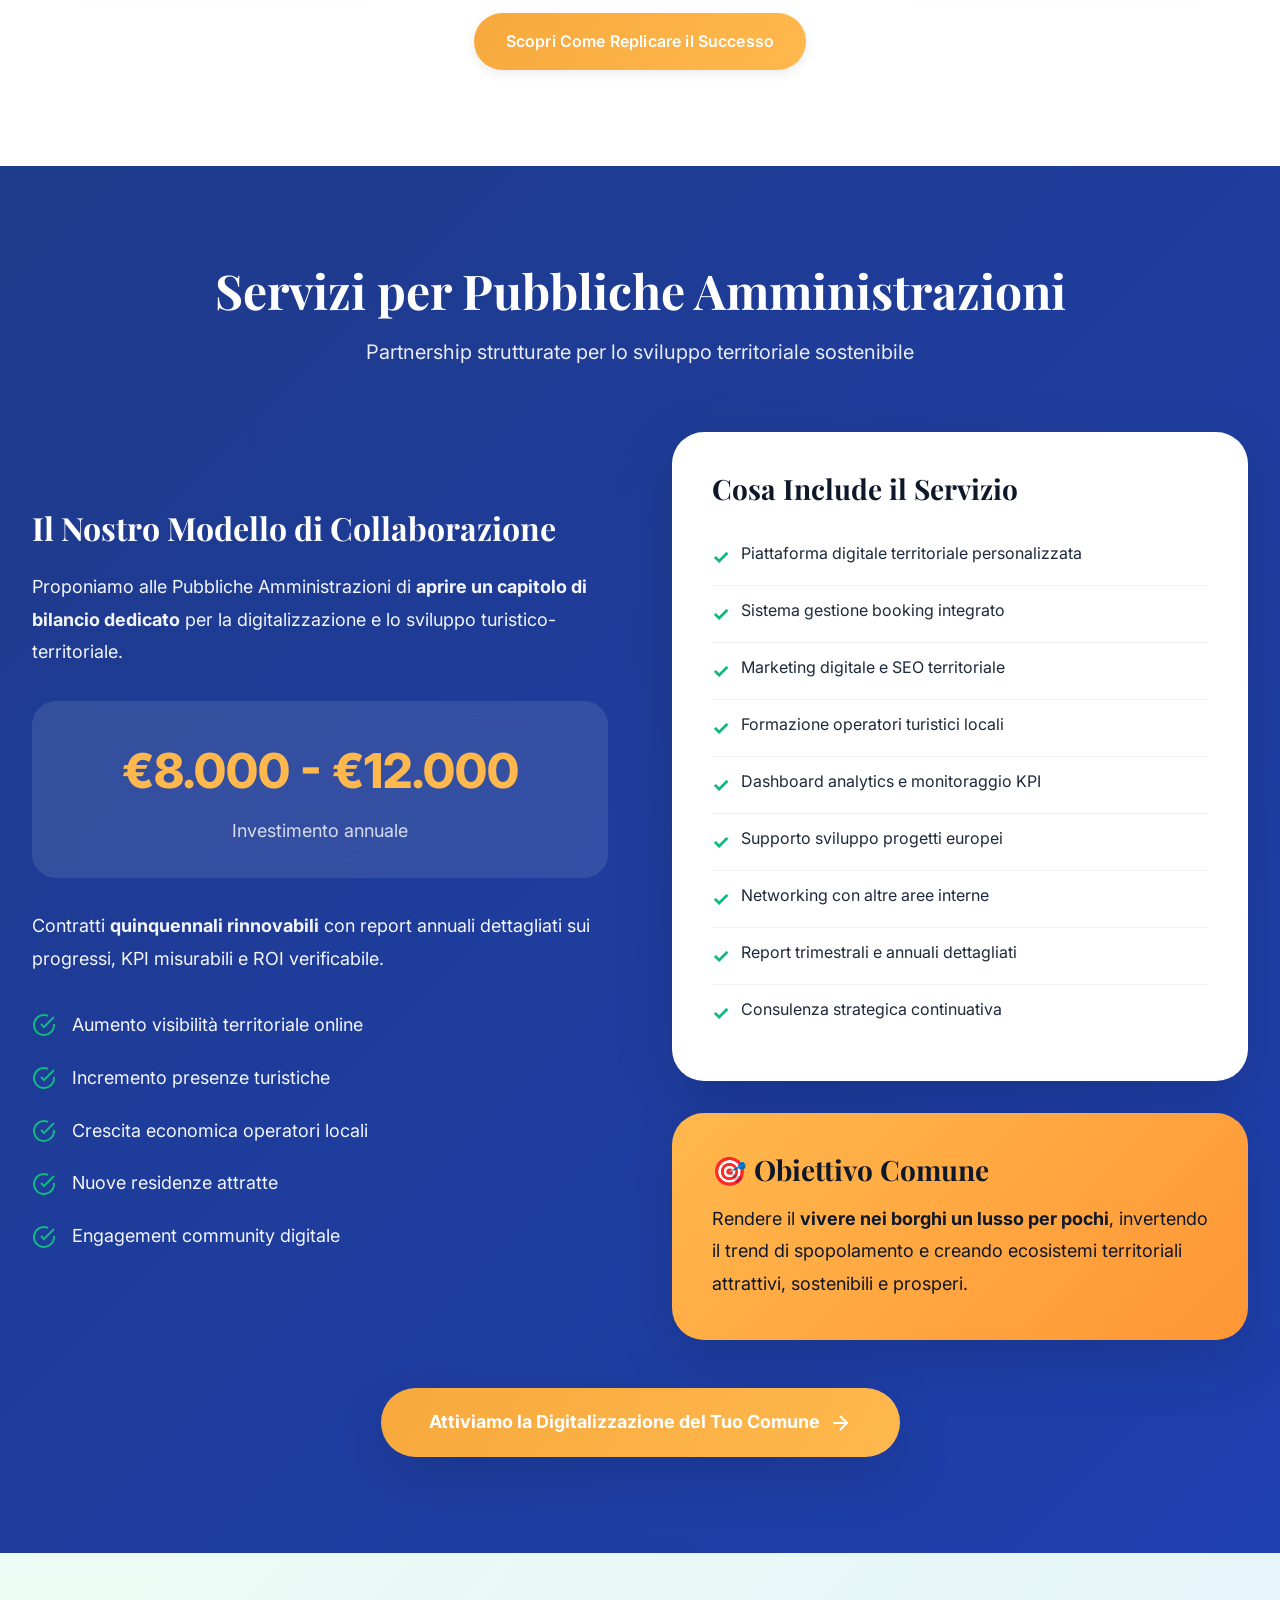
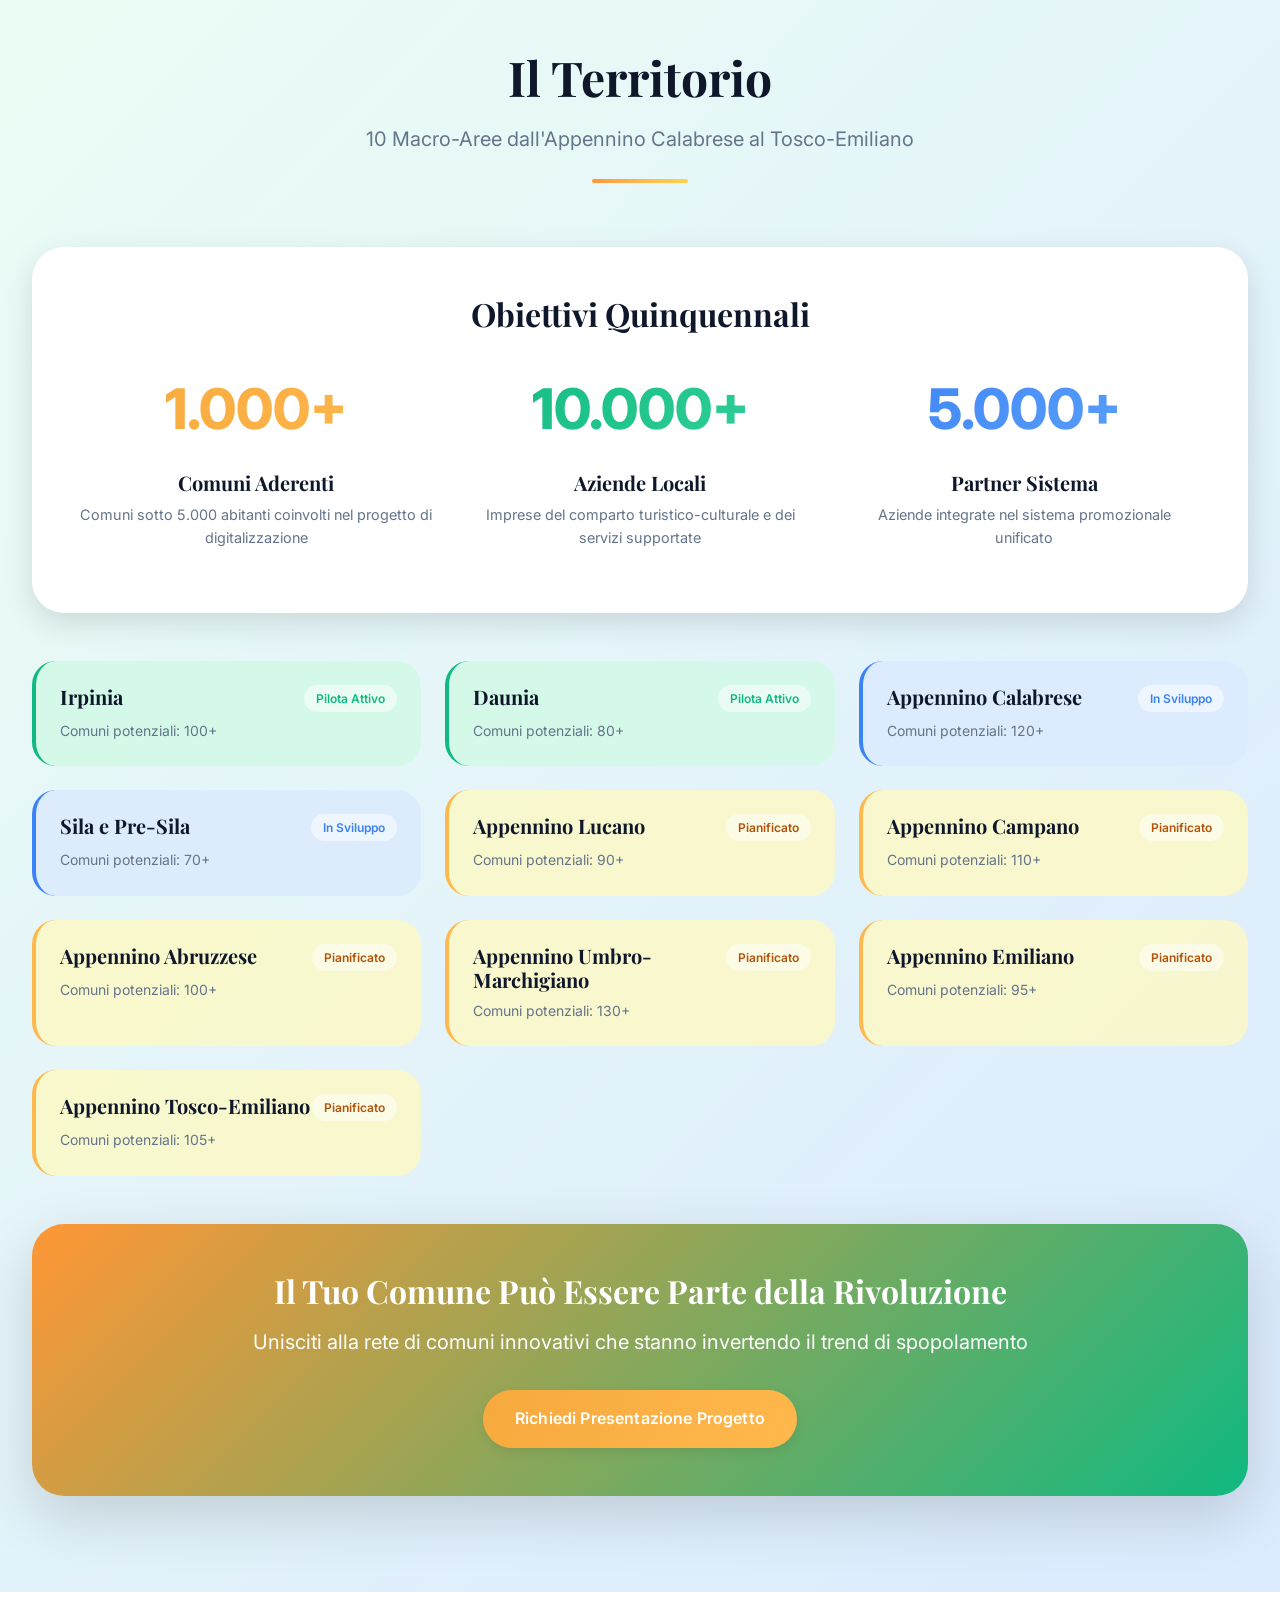
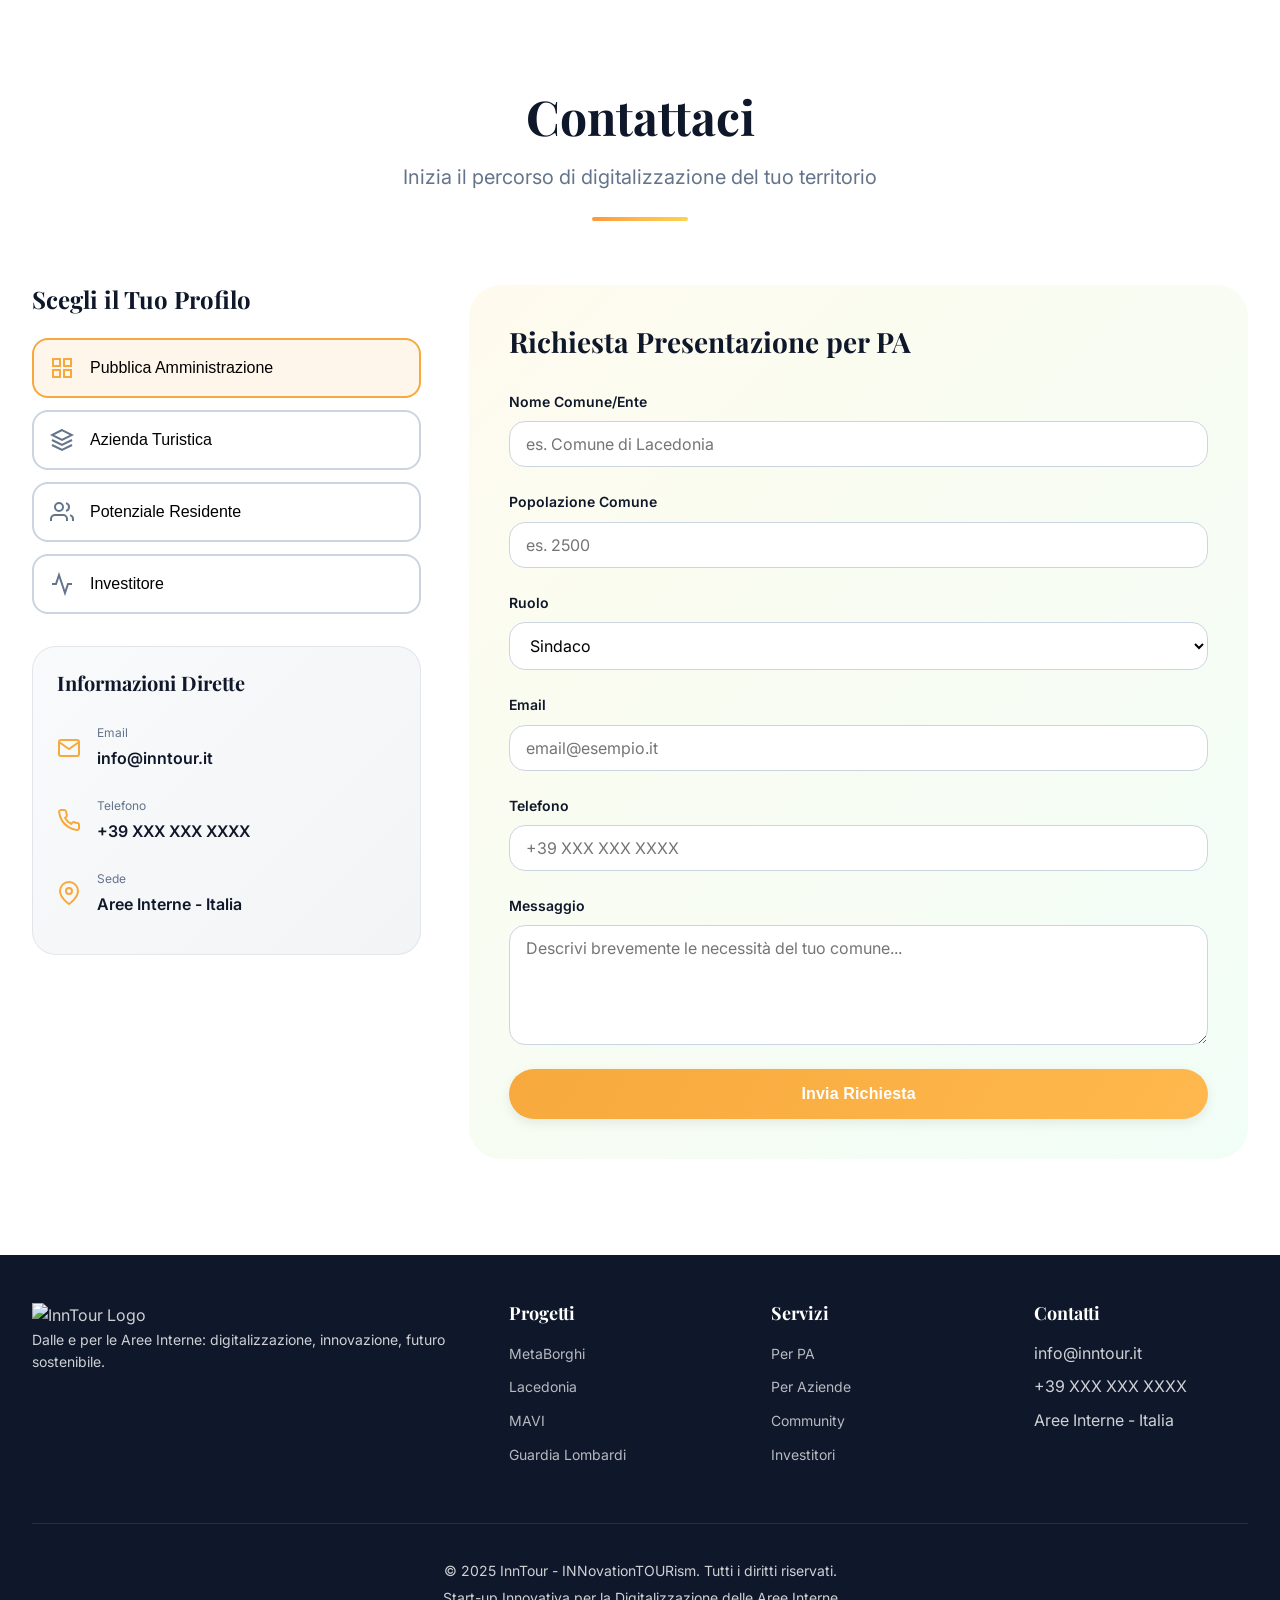
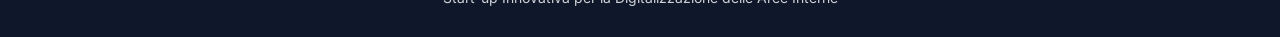
==== commit 8f47bf59: "feat: Integrate logo and remove hero stats section - Remove stats counter boxes from hero section (1" ====
--- a/index.html
+++ b/index.html
@@ -28,13 +28,7 @@
     <nav class="nav" id="nav">
         <div class="container nav-container">
             <div class="nav-brand">
-                <div class="nav-logo">
-                    <span>IT</span>
-                </div>
-                <div class="nav-brand-text">
-                    <h1 class="nav-title">InnTour</h1>
-                    <p class="nav-subtitle">INNovation TOUR ism</p>
-                </div>
+                <img src="assets/logo/logo-inntour.png" alt="InnTour - INNovationTOURism" class="nav-logo-img">
             </div>
 
             <ul class="nav-menu" id="nav-menu">
@@ -85,26 +79,6 @@
                         </svg>
                     </a>
                     <a href="#metaborghi" class="btn btn-secondary">Scopri MetaBorghi</a>
-                </div>
-
-                <!-- Stats Counter -->
-                <div class="hero-stats fade-in-scale stagger-3">
-                    <div class="stat-card stagger-1">
-                        <div class="stat-number" data-target="1000">0</div>
-                        <div class="stat-label">Comuni Target</div>
-                    </div>
-                    <div class="stat-card stagger-2">
-                        <div class="stat-number" data-target="10000">0</div>
-                        <div class="stat-label">Aziende Servite</div>
-                    </div>
-                    <div class="stat-card stagger-3">
-                        <div class="stat-number" data-target="5000">0</div>
-                        <div class="stat-label">Partner Sistema</div>
-                    </div>
-                    <div class="stat-card stagger-4">
-                        <div class="stat-number" data-target="10">0</div>
-                        <div class="stat-label">Macro-Aree</div>
-                    </div>
                 </div>
             </div>
         </div>
@@ -902,15 +876,7 @@
         <div class="container">
             <div class="footer-grid">
                 <div class="footer-brand">
-                    <div class="footer-logo">
-                        <div class="nav-logo">
-                            <span>IT</span>
-                        </div>
-                        <div>
-                            <h3>InnTour</h3>
-                            <p>INNovationTOURism</p>
-                        </div>
-                    </div>
+                    <img src="assets/logo/logo-inntour.png" alt="InnTour Logo" class="footer-logo-img">
                     <p class="footer-desc">
                         Dalle e per le Aree Interne: digitalizzazione, innovazione, futuro sostenibile.
                     </p>
--- a/assets/css/style.css
+++ b/assets/css/style.css
@@ -271,31 +271,18 @@
 .nav-brand {
     display: flex;
     align-items: center;
-    gap: 0.75rem;
-}
-
-.nav-logo {
-    width: 3rem;
-    height: 3rem;
-    border-radius: 50%;
-    background: var(--gradient-primary);
-    display: flex;
-    align-items: center;
-    justify-content: center;
-    color: var(--white);
-    font-weight: 800;
-    font-size: 1.25rem;
-}
-
-.nav-title {
-    font-size: 1.5rem;
-    margin-bottom: 0;
-}
-
-.nav-subtitle {
-    font-size: 0.75rem;
-    color: var(--gray);
-    margin: 0;
+}
+
+.nav-logo-img {
+    height: 3.5rem;
+    width: auto;
+    max-width: 200px;
+    object-fit: contain;
+    transition: var(--transition-base);
+}
+
+.nav-logo-img:hover {
+    transform: scale(1.05);
 }
 
 .nav-menu {
